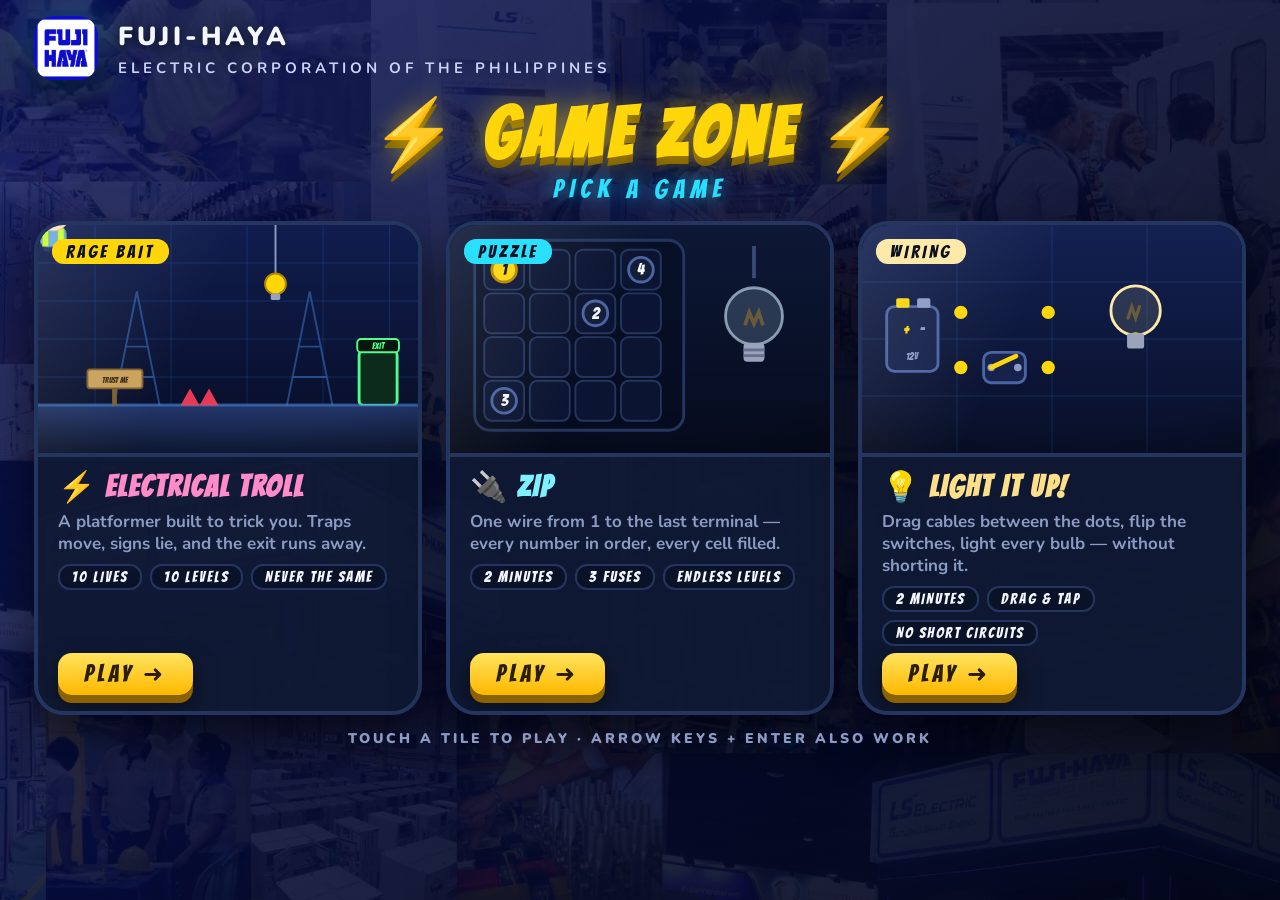
==== index.html @ a4a8166e "Add files via upload" ====
<!DOCTYPE html>
<html lang="en">
<head>
<meta charset="UTF-8">
<meta name="viewport" content="width=device-width, initial-scale=1.0, viewport-fit=cover">
<meta name="apple-mobile-web-app-capable" content="yes">
<meta name="mobile-web-app-capable" content="yes">
<meta name="apple-mobile-web-app-title" content="Fuji-Haya Games">
<meta name="theme-color" content="#070b18">
<title>⚡ Fuji-Haya Game Zone</title>
<link rel="manifest" href="hub-manifest.json">
<link rel="icon" href="electric_troll/images/logo.png">
<link rel="apple-touch-icon" href="electric_troll/images/logo.png">
<link rel="stylesheet" href="hub.css?v=20260924i">
</head>
<body>

<header class="hub-top">
  <div class="brand">
    <img class="brand-logo" src="electric_troll/images/logo.png" alt="Fuji-Haya" width="136" height="136">
    <div class="brand-text">
      <strong>FUJI-HAYA</strong>
      <span>ELECTRIC CORPORATION OF THE PHILIPPINES</span>
    </div>
  </div>
</header>

<main class="hub">
  <h1 class="hub-title">⚡ GAME ZONE ⚡</h1>
  <p class="hub-sub">PICK A GAME</p>

  <div class="tiles">

    <!-- ===================== ELECTRICAL TROLL ===================== -->
    <a class="tile troll" href="electric_troll/index.html">
      <div class="screen">
        <svg viewBox="0 0 400 240" aria-hidden="true">
          <defs>
            <linearGradient id="trollSky" x1="0" y1="0" x2="0" y2="1">
              <stop offset="0" stop-color="#101d4e"/><stop offset="1" stop-color="#070d24"/>
            </linearGradient>
            <linearGradient id="trollGround" x1="0" y1="0" x2="0" y2="1">
              <stop offset="0" stop-color="#22366a"/><stop offset="1" stop-color="#101a38"/>
            </linearGradient>
          </defs>
          <rect width="400" height="240" fill="url(#trollSky)"/>
          <g stroke="#2a63c9" stroke-opacity=".28" stroke-width="1">
            <path d="M0 40h400M0 80h400M0 120h400M0 160h400"/>
            <path d="M60 0v190M140 0v190M220 0v190M300 0v190M370 0v190"/>
          </g>
          <!-- pylons -->
          <g stroke="#3f7fd6" stroke-opacity=".5" stroke-width="2" fill="none">
            <path d="M80 190 L104 70 L128 190 M86 160h36 M92 128h24"/>
            <path d="M262 190 L286 70 L310 190 M268 160h36 M274 128h24"/>
          </g>
          <!-- exit door -->
          <g class="troll-exit">
            <rect x="338" y="132" width="40" height="58" rx="5" fill="#0d2b1a" stroke="#4dff88" stroke-width="3"/>
            <rect x="336" y="120" width="44" height="14" rx="4" fill="#07170f" stroke="#4dff88" stroke-width="2"/>
            <text x="358" y="131" text-anchor="middle" font-size="9" fill="#4dff88" font-family="Bangers, Impact, sans-serif">EXIT</text>
          </g>
          <!-- ground -->
          <rect x="0" y="190" width="400" height="50" fill="url(#trollGround)"/>
          <rect x="0" y="188" width="400" height="3" fill="#4b8ae0" opacity=".6"/>
          <!-- spikes -->
          <path d="M150 190 l10 -18 l10 18 z M170 190 l10 -18 l10 18 z" fill="#ff3d5a" opacity=".9"/>
          <!-- sign -->
          <g>
            <rect x="52" y="152" width="58" height="20" rx="3" fill="#caa15c" stroke="#7d5f2c" stroke-width="2"/>
            <rect x="78" y="172" width="5" height="18" fill="#7d5f2c"/>
            <text x="81" y="166" text-anchor="middle" font-size="8" fill="#3a2a10" font-family="Bangers, Impact, sans-serif">TRUST ME</text>
          </g>
          <!-- falling bulb -->
          <g class="troll-bulb">
            <line x1="250" y1="0" x2="250" y2="52" stroke="#8b9bc4" stroke-width="2"/>
            <circle cx="250" cy="62" r="11" fill="#ffd60a" stroke="#b38600" stroke-width="2"/>
            <rect x="245" y="72" width="10" height="7" rx="2" fill="#9aa3ba"/>
          </g>
          <g class="troll-spark">
            <path d="M244 184l7-12 1 8 7-10-3 12 8-4-12 12z" fill="#ffd60a"/>
          </g>
          <!-- Busby -->
          <g class="troll-busby">
            <g transform="translate(-14,-40) scale(.30)">
              <rect x="66" y="196" width="28" height="30" rx="8" fill="#1d2a6b"/>
              <rect x="106" y="196" width="28" height="30" rx="8" fill="#1d2a6b"/>
              <rect x="54" y="140" width="92" height="70" rx="24" fill="#6aa9e9" stroke="#3f7fc4" stroke-width="3"/>
              <path d="M62 146h22v62H62z M116 146h22v62h-22z" fill="#c6ff3a" stroke="#8fc700" stroke-width="2.5"/>
              <circle cx="100" cy="96" r="58" fill="#ffe3c9" stroke="#e2b896" stroke-width="3"/>
              <path d="M40 80a60 54 0 0 1 120 0z" fill="#fff" stroke="#c5cad3" stroke-width="4"/>
              <rect x="28" y="74" width="144" height="16" rx="8" fill="#fff" stroke="#c5cad3" stroke-width="3"/>
              <rect x="58" y="96" width="36" height="24" rx="8" fill="rgba(200,230,255,.35)" stroke="#1a1a1a" stroke-width="5"/>
              <rect x="106" y="96" width="36" height="24" rx="8" fill="rgba(200,230,255,.35)" stroke="#1a1a1a" stroke-width="5"/>
              <path d="M94 106h12" stroke="#1a1a1a" stroke-width="5"/>
              <circle cx="76" cy="108" r="8" fill="#3b2a1a"/><circle cx="124" cy="108" r="8" fill="#3b2a1a"/>
              <path d="M88 132q12 12 24 0" stroke="#2E2E2E" stroke-width="4" fill="none" stroke-linecap="round"/>
            </g>
          </g>
        </svg>
        <span class="screen-badge">RAGE BAIT</span>
      </div>
      <div class="tile-body">
        <h2>⚡ ELECTRICAL TROLL</h2>
        <p>A platformer built to trick you. Traps move, signs lie, and the exit runs away.</p>
        <div class="chips"><span>10 LIVES</span><span>10 LEVELS</span><span>NEVER THE SAME</span></div>
        <span class="play">PLAY ➜</span>
      </div>
    </a>

    <!-- ===================== ZIP ===================== -->
    <a class="tile zip" href="zip/index.html">
      <div class="screen">
        <svg viewBox="0 0 400 240" aria-hidden="true">
          <defs>
            <linearGradient id="zipBg" x1="0" y1="0" x2="0" y2="1">
              <stop offset="0" stop-color="#0d1836"/><stop offset="1" stop-color="#060b1d"/>
            </linearGradient>
          </defs>
          <rect width="400" height="240" fill="url(#zipBg)"/>
          <!-- board -->
          <g transform="translate(36,26)">
            <rect x="-10" y="-10" width="220" height="200" rx="16" fill="rgba(6,12,32,.6)" stroke="#24365f" stroke-width="3"/>
            <g fill="rgba(12,22,52,.9)" stroke="#24365f" stroke-width="2">
              <rect x="0" y="0" width="42" height="42" rx="8"/><rect x="48" y="0" width="42" height="42" rx="8"/><rect x="96" y="0" width="42" height="42" rx="8"/><rect x="144" y="0" width="42" height="42" rx="8"/>
              <rect x="0" y="46" width="42" height="42" rx="8"/><rect x="48" y="46" width="42" height="42" rx="8"/><rect x="96" y="46" width="42" height="42" rx="8"/><rect x="144" y="46" width="42" height="42" rx="8"/>
              <rect x="0" y="92" width="42" height="42" rx="8"/><rect x="48" y="92" width="42" height="42" rx="8"/><rect x="96" y="92" width="42" height="42" rx="8"/><rect x="144" y="92" width="42" height="42" rx="8"/>
              <rect x="0" y="138" width="42" height="42" rx="8"/><rect x="48" y="138" width="42" height="42" rx="8"/><rect x="96" y="138" width="42" height="42" rx="8"/><rect x="144" y="138" width="42" height="42" rx="8"/>
            </g>
            <!-- the wire drawing itself -->
            <polyline class="zip-wire-glow" points="21,21 21,67 69,67 69,21 117,21 117,67 117,113 69,113 21,113 21,159 69,159 117,159 165,159 165,113 165,67 165,21"
              fill="none" stroke="#29e0ff" stroke-opacity=".4" stroke-width="16" stroke-linecap="round" stroke-linejoin="round"/>
            <polyline class="zip-wire" points="21,21 21,67 69,67 69,21 117,21 117,67 117,113 69,113 21,113 21,159 69,159 117,159 165,159 165,113 165,67 165,21"
              fill="none" stroke="#9ff5ff" stroke-width="7" stroke-linecap="round" stroke-linejoin="round"/>
            <!-- terminals -->
            <g font-family="Bangers, Impact, sans-serif" font-size="17" text-anchor="middle">
              <circle cx="21" cy="21" r="13" fill="#ffd60a" stroke="#b38600" stroke-width="3"/><text x="21" y="27" fill="#0b1020">1</text>
              <circle cx="117" cy="67" r="13" fill="#141d38" stroke="#4b64a3" stroke-width="3"/><text x="117" y="73" fill="#f4f7ff">2</text>
              <circle cx="21" cy="159" r="13" fill="#141d38" stroke="#4b64a3" stroke-width="3"/><text x="21" y="165" fill="#f4f7ff">3</text>
              <circle cx="165" cy="21" r="13" fill="#141d38" stroke="#4b64a3" stroke-width="3"/><text x="165" y="27" fill="#f4f7ff">4</text>
            </g>
          </g>
          <!-- the bulb that lights when the circuit closes -->
          <g class="zip-lamp" transform="translate(320,96)">
            <circle class="zip-halo" cx="0" cy="0" r="46" fill="#ffd166" opacity="0"/>
            <line x1="0" y1="-74" x2="0" y2="-40" stroke="#3a4a78" stroke-width="4"/>
            <circle class="zip-glass" cx="0" cy="0" r="30" fill="rgba(190,225,255,.18)" stroke="rgba(210,235,255,.6)" stroke-width="3"/>
            <path class="zip-filament" d="M-9 8 l4 -12 l5 12 l5 -12 l4 12" fill="none" stroke="#6b5a3a" stroke-width="4" stroke-linecap="round"/>
            <rect x="-11" y="28" width="22" height="20" rx="4" fill="#9aa3ba"/>
            <rect x="-11" y="34" width="22" height="3" fill="#63708f"/><rect x="-11" y="40" width="22" height="3" fill="#63708f"/>
          </g>
        </svg>
        <span class="screen-badge">PUZZLE</span>
      </div>
      <div class="tile-body">
        <h2>🔌 ZIP</h2>
        <p>One wire from 1 to the last terminal — every number in order, every cell filled.</p>
        <div class="chips"><span>2 MINUTES</span><span>3 FUSES</span><span>ENDLESS LEVELS</span></div>
        <span class="play">PLAY ➜</span>
      </div>
    </a>

    <!-- ===================== LIGHT IT UP ===================== -->
    <a class="tile light" href="light_it_up/index.html">
      <div class="screen">
        <svg viewBox="0 0 400 240" aria-hidden="true">
          <defs>
            <linearGradient id="litBg" x1="0" y1="0" x2="0" y2="1">
              <stop offset="0" stop-color="#132152"/><stop offset="1" stop-color="#080f28"/>
            </linearGradient>
          </defs>
          <rect width="400" height="240" fill="url(#litBg)"/>
          <g stroke="#3f7fd6" stroke-opacity=".22" stroke-width="1">
            <path d="M0 60h400M0 120h400M0 180h400M100 0v240M200 0v240M300 0v240"/>
          </g>
          <!-- battery -->
          <g transform="translate(26,86)">
            <rect x="0" y="0" width="54" height="68" rx="8" fill="#16224b" stroke="#4b64a3" stroke-width="3"/>
            <rect x="10" y="-9" width="14" height="10" rx="2" fill="#ffd60a"/>
            <rect x="32" y="-9" width="14" height="10" rx="2" fill="#8b9bc4"/>
            <text x="17" y="30" font-size="20" fill="#ffd60a" font-family="Bangers, Impact, sans-serif">+</text>
            <text x="34" y="30" font-size="20" fill="#8b9bc4" font-family="Bangers, Impact, sans-serif">−</text>
            <text x="27" y="56" font-size="11" fill="#8b9bc4" text-anchor="middle" font-family="Bangers, Impact, sans-serif">12V</text>
          </g>
          <!-- posts -->
          <g fill="#ffd60a">
            <circle cx="104" cy="92" r="7"/><circle cx="104" cy="150" r="7"/>
            <circle cx="196" cy="92" r="7"/><circle cx="196" cy="150" r="7"/>
            <circle cx="288" cy="120" r="7"/>
          </g>
          <!-- cable being dragged into place -->
          <path class="lit-cable" d="M104 92 H196" fill="none" stroke="#ffd60a" stroke-width="7" stroke-linecap="round"/>
          <path class="lit-cable lit-cable2" d="M196 150 H288 V127" fill="none" stroke="#ffd60a" stroke-width="7" stroke-linecap="round"/>
          <circle class="lit-finger" cx="104" cy="92" r="9" fill="none" stroke="#fff" stroke-width="3" opacity="0"/>
          <!-- switch -->
          <g transform="translate(150,150)">
            <rect x="-22" y="-16" width="44" height="32" rx="8" fill="#16224b" stroke="#4b64a3" stroke-width="3"/>
            <circle cx="-14" cy="0" r="4" fill="#8b9bc4"/><circle cx="14" cy="0" r="4" fill="#8b9bc4"/>
            <line class="lit-switch" x1="-14" y1="0" x2="12" y2="-12" stroke="#ffd60a" stroke-width="5" stroke-linecap="round"/>
          </g>
          <!-- bulb -->
          <g class="lit-lamp" transform="translate(288,120)">
            <circle class="lit-halo" cx="0" cy="-30" r="44" fill="#ffd166" opacity="0"/>
            <circle class="lit-glass" cx="0" cy="-30" r="26" fill="rgba(255,240,190,.12)" stroke="#ffe9a8" stroke-width="3"/>
            <path class="lit-filament" d="M-8 -22 l4 -12 l4 12 l4 -12" fill="none" stroke="#6b5a3a" stroke-width="3.5" stroke-linecap="round"/>
            <rect x="-9" y="-6" width="18" height="16" rx="3" fill="#9aa3ba"/>
            <g class="lit-rays" stroke="#ffe9a8" stroke-width="4" stroke-linecap="round" opacity="0">
              <path d="M0 -74v-12M34 -64l9-8M-34 -64l-9-8M46 -30h12M-46 -30h-12"/>
            </g>
          </g>
        </svg>
        <span class="screen-badge">WIRING</span>
      </div>
      <div class="tile-body">
        <h2>💡 LIGHT IT UP!</h2>
        <p>Drag cables between the dots, flip the switches, light every bulb — without shorting it.</p>
        <div class="chips"><span>2 MINUTES</span><span>DRAG &amp; TAP</span><span>NO SHORT CIRCUITS</span></div>
        <span class="play">PLAY ➜</span>
      </div>
    </a>

  </div>

  <p class="hub-foot">TOUCH A TILE TO PLAY · ARROW KEYS + ENTER ALSO WORK</p>
</main>

<script>
/* arrow keys / TV remote: move between tiles, Enter opens the focused one */
(function () {
  const tiles = [...document.querySelectorAll('.tile')];
  tiles.forEach((t, i) => { t.tabIndex = 0; t.style.setProperty('--i', i); });
  document.addEventListener('keydown', e => {
    const k = e.key;
    if (!/^Arrow(Left|Right|Up|Down)$/.test(k)) return;
    e.preventDefault();
    const at = tiles.indexOf(document.activeElement);
    const step = (k === 'ArrowRight' || k === 'ArrowDown') ? 1 : -1;
    const next = at < 0 ? 0 : (at + step + tiles.length) % tiles.length;
    tiles[next].focus();
  });
  /* offline: the hub keeps its own small cache; each game caches itself */
  if ('serviceWorker' in navigator && /^https?:$/.test(location.protocol)) {
    window.addEventListener('load', async () => {
      try {
        const here = new URL('./', location.href).href;
        for (const r of await navigator.serviceWorker.getRegistrations())
          if (r.scope === here && !/hub-sw\.js$/.test(r.active && r.active.scriptURL || '')) await r.unregister();
        await navigator.serviceWorker.register('hub-sw.js', { updateViaCache: 'none' });
      } catch (e) { /* offline support is a bonus, never a blocker */ }
    });
  }
})();
</script>
</body>
</html>
---- hub.css ----
/* ⚡ FUJI-HAYA GAME ZONE — the landing page that picks one of the three games.
   Same palette and self-hosted fonts as the games, so it works offline too. */

@font-face { font-family: 'Bangers'; font-style: normal; font-weight: 400; font-display: swap; src: url('electric_troll/fonts/bangers-latin.woff2') format('woff2'); }
@font-face { font-family: 'Nunito'; font-style: normal; font-weight: 700 900; font-display: swap; src: url('electric_troll/fonts/nunito-latin.woff2') format('woff2'); }

:root {
  --bg: #070b18;
  --panel: rgba(16, 26, 51, 0.92);
  --line: #24365f;
  --yellow: #ffd60a;
  --cyan: #29e0ff;
  --magenta: #ff2fa0;
  --green: #4dff88;
  --red: #ff3d5a;
  --text: #f4f7ff;
  --muted: #8b9bc4;
  --font-display: 'Bangers', Impact, 'Arial Black', sans-serif;
  --font-body: 'Nunito', 'Segoe UI', Arial, sans-serif;
}

* { box-sizing: border-box; -webkit-tap-highlight-color: transparent; }
html, body {
  margin: 0; padding: 0; min-height: 100%;
  background:
    linear-gradient(135deg, rgba(8, 18, 92, .82) 0%, rgba(5, 10, 48, .88) 55%, rgba(3, 6, 24, .94) 100%),
    url('electric_troll/images/cover.jpg') center / cover no-repeat fixed;
  color: var(--text); font-family: var(--font-body);
  overscroll-behavior: none;
}

/* ---------- header ---------- */
.hub-top { padding: 16px 34px 0; }
.brand { display: flex; align-items: center; gap: 20px; }
.brand-logo {
  width: 80px; height: 80px; border-radius: 20px; background: #fff;
  box-shadow: 0 18px 40px rgba(0,0,0,.55), 0 0 40px rgba(41,224,255,.28);
  animation: brandFloat 4.5s ease-in-out infinite;
}
@keyframes brandFloat {
  0%, 100% { transform: translateY(0) rotate(-1deg); }
  50%      { transform: translateY(-12px) rotate(1deg); }
}
.brand-text { display: flex; flex-direction: column; gap: 4px; }
.brand-text strong { font-weight: 900; font-size: 34px; letter-spacing: 4px; text-shadow: 0 2px 10px rgba(0,0,0,.6); }
.brand-text span { font-weight: 700; font-size: 15px; letter-spacing: 4px; color: #c9d3f5; }

/* ---------- headings ---------- */
.hub { padding: 6px 34px 22px; max-width: 1900px; margin: 0 auto; }
/* on short screens the previews give up height first, so the three tiles still fit */
@media (orientation: landscape) and (max-height: 900px) {
  .screen { aspect-ratio: 2.7 / 1; }
  .hub-title { font-size: clamp(38px, 4.4vw, 74px); }
  .hub-sub { font-size: clamp(18px, 1.7vw, 30px); margin-bottom: 12px; }
  .tile-body p { font-size: 15px; }
  .tile-body { padding: 10px 18px 14px; gap: 6px; }
  .hub-foot { margin-top: 10px; }
  .tile-body h2 { font-size: clamp(26px, 1.9vw, 34px); }
  .brand-logo { width: 64px; height: 64px; }
  .brand-text strong { font-size: 26px; }
}
@media (orientation: landscape) and (max-height: 700px) {
  .screen { aspect-ratio: 3.1 / 1; }
  .chips { display: none; }
}
.hub-title {
  font-family: var(--font-display); font-size: clamp(44px, 5.4vw, 96px); letter-spacing: 6px;
  color: var(--yellow); text-align: center; margin: 8px 0 0;
  text-shadow: 0 0 26px rgba(255,214,10,.55), 0 8px 0 #7a5c00;
}
.hub-sub {
  font-family: var(--font-display); font-size: clamp(20px, 2vw, 36px); letter-spacing: 6px;
  color: var(--cyan); text-align: center; margin: 0 0 18px; text-shadow: 0 0 16px rgba(41,224,255,.6);
}
.hub-foot { text-align: center; color: var(--muted); font-weight: 900; letter-spacing: 3px; font-size: 14px; margin: 14px 0 0; }

/* ---------- tiles ---------- */
.tiles { display: grid; grid-template-columns: repeat(auto-fit, minmax(320px, 1fr)); gap: 24px; }
.tile {
  display: flex; flex-direction: column; text-decoration: none; color: inherit;
  background: var(--panel); border: 4px solid var(--line); border-radius: 30px; overflow: hidden;
  box-shadow: 0 22px 50px rgba(0,0,0,.55);
  transition: transform .18s ease, box-shadow .18s ease, border-color .18s ease;
  animation: tileIn .5s ease-out backwards; animation-delay: calc(var(--i, 0) * .09s);
}
@keyframes tileIn { from { opacity: 0; transform: translateY(26px); } to { opacity: 1; transform: none; } }
.tile:hover, .tile:focus-visible { transform: translateY(-8px); outline: none; }
.tile.troll:hover, .tile.troll:focus-visible { border-color: var(--magenta); box-shadow: 0 26px 60px rgba(0,0,0,.6), 0 0 44px rgba(255,47,160,.35); }
.tile.zip:hover, .tile.zip:focus-visible { border-color: var(--cyan); box-shadow: 0 26px 60px rgba(0,0,0,.6), 0 0 44px rgba(41,224,255,.35); }
.tile.light:hover, .tile.light:focus-visible { border-color: var(--yellow); box-shadow: 0 26px 60px rgba(0,0,0,.6), 0 0 44px rgba(255,214,10,.35); }
.tile:active { transform: translateY(-2px) scale(.99); }

/* the moving preview */
.screen { position: relative; aspect-ratio: 1.9 / 1; background: #060b1d; border-bottom: 4px solid var(--line); }
.screen svg { display: block; width: 100%; height: 100%; }
.screen::after {                                   /* a glass sheen so it reads as a screen */
  content: ''; position: absolute; inset: 0; pointer-events: none;
  background: linear-gradient(115deg, rgba(255,255,255,.10) 0%, rgba(255,255,255,0) 42%),
              radial-gradient(120% 90% at 50% 40%, rgba(0,0,0,0) 55%, rgba(0,0,0,.45) 100%);
}
.screen-badge {
  position: absolute; left: 14px; top: 14px; z-index: 2;
  font-family: var(--font-display); font-size: 18px; letter-spacing: 3px; color: #0b1020;
  background: var(--yellow); padding: 3px 14px; border-radius: 12px;
}
.tile.zip .screen-badge { background: var(--cyan); }
.tile.light .screen-badge { background: #ffe9a8; }

.tile-body { padding: 12px 20px 16px; display: flex; flex-direction: column; gap: 7px; flex: 1; }
.tile-body h2 { font-family: var(--font-display); font-size: clamp(30px, 2.1vw, 40px); letter-spacing: 2px; margin: 0; color: var(--text); white-space: nowrap; }
.tile.troll h2 { color: #ff8bc8; }
.tile.zip h2 { color: #7ff0ff; }
.tile.light h2 { color: #ffe08a; }
.tile-body p { margin: 0; font-size: 17px; font-weight: 700; line-height: 1.3; color: var(--muted); }
.chips { display: flex; flex-wrap: wrap; gap: 8px; margin-top: 2px; }
.chips span {
  font-family: var(--font-display); font-size: 15px; letter-spacing: 2px; color: var(--text);
  border: 2px solid var(--line); background: rgba(8,14,34,.6); border-radius: 12px; padding: 3px 12px;
}
.play {
  margin-top: auto; align-self: flex-start;
  font-family: var(--font-display); font-size: 24px; letter-spacing: 4px; color: #2b1d00;
  background: linear-gradient(180deg, #ffe45e, #ffb800); padding: 7px 26px; border-radius: 14px;
  box-shadow: 0 8px 0 #8a6200, 0 12px 24px rgba(0,0,0,.5);
  transition: transform .15s ease, box-shadow .15s ease;
}
.tile:hover .play, .tile:focus-visible .play { transform: translateY(-2px); box-shadow: 0 10px 0 #8a6200, 0 16px 30px rgba(0,0,0,.55); }

/* ================= preview animations ================= */

/* --- Electrical Troll: Busby runs, hops, and a bulb drops behind him --- */
.troll-busby { animation: busbyRun 6s linear infinite; }
@keyframes busbyRun {
  0%   { transform: translate(24px, 190px); }
  38%  { transform: translate(150px, 190px); }
  44%  { transform: translate(178px, 150px); }
  50%  { transform: translate(206px, 190px); }
  92%  { transform: translate(330px, 190px); }
  93%  { transform: translate(330px, 190px); opacity: 1; }
  97%  { opacity: 0; }
  98%  { transform: translate(24px, 190px); opacity: 0; }
  100% { transform: translate(24px, 190px); opacity: 1; }
}
.troll-bulb { animation: bulbDrop 6s ease-in infinite; }
@keyframes bulbDrop {
  0%, 52%   { transform: translateY(0); opacity: 1; }
  62%       { transform: translateY(118px); opacity: 1; }
  64%, 100% { transform: translateY(118px); opacity: 0; }
}
.troll-spark { opacity: 0; animation: bulbSpark 6s ease-out infinite; }
@keyframes bulbSpark {
  0%, 61% { opacity: 0; transform: scale(.4); }
  64%     { opacity: 1; transform: scale(1.5); }
  72%     { opacity: 0; transform: scale(2); }
  100%    { opacity: 0; }
}
.troll-exit { animation: exitGlow 1.8s ease-in-out infinite; transform-origin: 358px 160px; }
@keyframes exitGlow { 0%, 100% { filter: drop-shadow(0 0 4px rgba(77,255,136,.6)); } 50% { filter: drop-shadow(0 0 16px rgba(77,255,136,1)); } }

/* --- Zip: the wire draws itself through the grid, then the bulb lights --- */
.zip-wire, .zip-wire-glow { stroke-dasharray: 900; stroke-dashoffset: 900; animation: zipDraw 6s ease-in-out infinite; }
.zip-wire-glow { animation-name: zipDrawGlow; }
@keyframes zipDraw {
  0%   { stroke-dashoffset: 900; }
  55%  { stroke-dashoffset: 0; }
  88%  { stroke-dashoffset: 0; stroke: #bfffd4; }
  92%  { stroke-dashoffset: 0; stroke: #9ff5ff; }
  100% { stroke-dashoffset: 900; }
}
@keyframes zipDrawGlow {
  0%   { stroke-dashoffset: 900; }
  55%  { stroke-dashoffset: 0; }
  100% { stroke-dashoffset: 0; opacity: 0; }
}
.zip-halo { animation: zipHalo 6s ease-in-out infinite; }
@keyframes zipHalo { 0%, 56% { opacity: 0; } 66% { opacity: .55; } 88% { opacity: .5; } 100% { opacity: 0; } }
.zip-glass { animation: zipGlass 6s ease-in-out infinite; }
@keyframes zipGlass {
  0%, 56% { fill: rgba(190,225,255,.18); }
  66%     { fill: rgba(255,240,190,.75); }
  88%     { fill: rgba(255,240,190,.6); }
  100%    { fill: rgba(190,225,255,.18); }
}
.zip-filament { animation: zipFil 6s ease-in-out infinite; }
@keyframes zipFil {
  0%, 56% { stroke: #6b5a3a; filter: none; }
  66%     { stroke: #fff3c4; filter: drop-shadow(0 0 8px #ffd166); }
  88%     { stroke: #ffe08a; filter: drop-shadow(0 0 6px #ffd166); }
  100%    { stroke: #6b5a3a; filter: none; }
}

/* --- Light It Up: a cable is dragged in, the switch flips, the bulb blazes --- */
.lit-cable { stroke-dasharray: 200; stroke-dashoffset: 200; animation: litCable 6s ease-in-out infinite; }
.lit-cable2 { animation-name: litCable2; }
@keyframes litCable {
  0%   { stroke-dashoffset: 200; }
  22%  { stroke-dashoffset: 0; }
  92%  { stroke-dashoffset: 0; }
  100% { stroke-dashoffset: 200; }
}
@keyframes litCable2 {
  0%, 24% { stroke-dashoffset: 200; }
  46%     { stroke-dashoffset: 0; }
  92%     { stroke-dashoffset: 0; }
  100%    { stroke-dashoffset: 200; }
}
.lit-finger { animation: litFinger 6s ease-in-out infinite; }
@keyframes litFinger {
  0%      { opacity: 0; transform: translate(0,0) scale(1); }
  4%      { opacity: .9; }
  22%     { opacity: .9; transform: translate(92px,0) scale(1); }
  26%     { opacity: 0; transform: translate(92px,0) scale(1.6); }
  28%     { opacity: 0; transform: translate(92px,58px); }
  32%     { opacity: .9; transform: translate(92px,58px); }
  46%     { opacity: .9; transform: translate(184px,58px); }
  50%     { opacity: 0; transform: translate(184px,58px) scale(1.6); }
  100%    { opacity: 0; }
}
.lit-switch { transform-origin: -14px 0; animation: litSwitch 6s ease-in-out infinite; }
@keyframes litSwitch {
  0%, 52% { transform: rotate(0deg); }
  58%     { transform: rotate(25deg); stroke: #4dff88; }
  92%     { transform: rotate(25deg); stroke: #4dff88; }
  100%    { transform: rotate(0deg); stroke: #ffd60a; }
}
.lit-halo { animation: litHalo 6s ease-in-out infinite; }
@keyframes litHalo { 0%, 58% { opacity: 0; } 68% { opacity: .6; } 90% { opacity: .5; } 100% { opacity: 0; } }
.lit-glass { animation: litGlass 6s ease-in-out infinite; }
@keyframes litGlass {
  0%, 58% { fill: rgba(255,240,190,.12); }
  68%     { fill: rgba(255,240,190,.8); }
  90%     { fill: rgba(255,240,190,.65); }
  100%    { fill: rgba(255,240,190,.12); }
}
.lit-filament { animation: litFil 6s ease-in-out infinite; }
@keyframes litFil {
  0%, 58% { stroke: #6b5a3a; filter: none; }
  68%     { stroke: #fff6d8; filter: drop-shadow(0 0 8px #ffd166); }
  90%     { stroke: #ffe08a; }
  100%    { stroke: #6b5a3a; filter: none; }
}
.lit-rays { animation: litRays 6s ease-in-out infinite; transform-origin: 0 -30px; }
@keyframes litRays {
  0%, 58% { opacity: 0; transform: scale(.7); }
  70%     { opacity: .85; transform: scale(1); }
  90%     { opacity: .5; transform: scale(1.04); }
  100%    { opacity: 0; transform: scale(.7); }
}

@media (prefers-reduced-motion: reduce) {
  .brand-logo, .tile, .troll-busby, .troll-bulb, .troll-spark, .troll-exit,
  .zip-wire, .zip-wire-glow, .zip-halo, .zip-glass, .zip-filament,
  .lit-cable, .lit-finger, .lit-switch, .lit-halo, .lit-glass, .lit-filament, .lit-rays { animation: none; }
  .zip-wire, .zip-wire-glow, .lit-cable { stroke-dashoffset: 0; }
}

/* ---------- small screens ---------- */
@media (max-width: 760px) {
  .screen { aspect-ratio: 1.9 / 1; }
  .hub-title { font-size: clamp(38px, 11vw, 64px); }
  .hub-sub { font-size: 20px; letter-spacing: 4px; }
  .tile-body h2 { font-size: 30px; white-space: normal; }
  .hub, .hub-top { padding-left: 18px; padding-right: 18px; }
  .brand-logo { width: 74px; height: 74px; }
  .brand-text strong { font-size: 26px; }
  .brand-text span { font-size: 12px; letter-spacing: 2px; }
  .tiles { grid-template-columns: 1fr; gap: 22px; }
  .tile-body h2 { font-size: 38px; }
  .tile-body p { font-size: 17px; }
}


/* ==== PORTRAIT — tiles become wide rows: preview on the left, words on the right ==== */
@media (orientation: portrait) {
  .hub-top { padding: 18px 30px 0; }
  .brand-logo { width: 88px; height: 88px; border-radius: 22px; }
  .brand-text strong { font-size: 40px; }
  .brand-text span { font-size: 17px; }
  .hub { padding: 10px 30px 30px; }
  .hub-title { font-size: clamp(48px, 7.4vw, 104px); margin-top: 8px; }
  .hub-sub { font-size: clamp(20px, 2.8vw, 40px); margin-bottom: 18px; }
  .hub-foot { font-size: clamp(14px, 1.8vw, 24px); margin-top: 24px; }

  .tiles { grid-template-columns: 1fr; gap: 20px; }
  .tile { flex-direction: row; align-items: stretch; }
  .screen {
    flex: 0 0 40%; width: 40%; align-self: stretch; aspect-ratio: auto; min-height: 150px;
    border-bottom: 0; border-right: 4px solid var(--line);
  }
  .tile-body { justify-content: center; padding: 16px 24px; gap: 8px; }
  .tile-body h2 { font-size: clamp(28px, 3.6vw, 48px); white-space: normal; }
  .tile-body p { font-size: clamp(15px, 1.9vw, 24px); }
  .chips span { font-size: clamp(14px, 1.7vw, 22px); }
  .play { font-size: clamp(22px, 2.4vw, 32px); padding: 8px 28px; margin-top: 6px; }
}

/* narrow phones in portrait: keep the rows, just compact — all three tiles stay on one screen */
@media (orientation: portrait) and (max-width: 620px) {
  .hub-top { padding: 12px 14px 0; }
  .hub { padding: 4px 14px 16px; }
  .brand-logo { width: 58px; height: 58px; border-radius: 16px; }
  .brand-text strong { font-size: 22px; letter-spacing: 3px; }
  .brand-text span { font-size: 10px; letter-spacing: 2px; }
  .hub-title { font-size: 44px; margin-top: 6px; }
  .hub-sub { font-size: 18px; margin-bottom: 12px; letter-spacing: 4px; }
  .hub-foot { font-size: 11px; letter-spacing: 2px; margin-top: 12px; }

  .tiles { gap: 14px; }
  .tile { border-width: 3px; border-radius: 22px; }
  .screen { flex: 0 0 38%; width: 38%; min-height: 120px; border-right-width: 3px; }
  .screen-badge { font-size: 12px; padding: 2px 9px; left: 8px; top: 8px; }
  .tile-body { padding: 10px 14px; gap: 5px; }
  .tile-body h2 { font-size: 26px; letter-spacing: 1px; }
  .tile-body p { font-size: 13px; line-height: 1.25; }
  .chips { gap: 5px; }
  .chips span { font-size: 11px; padding: 2px 8px; border-width: 2px; }
  .play { font-size: 19px; padding: 6px 18px; border-radius: 12px; box-shadow: 0 5px 0 #8a6200, 0 8px 16px rgba(0,0,0,.5); margin-top: 4px; }
}

/* very small phones: the chips go, the tiles stay readable */
@media (orientation: portrait) and (max-width: 400px) {
  .chips { display: none; }
  .tile-body h2 { font-size: 23px; }
}
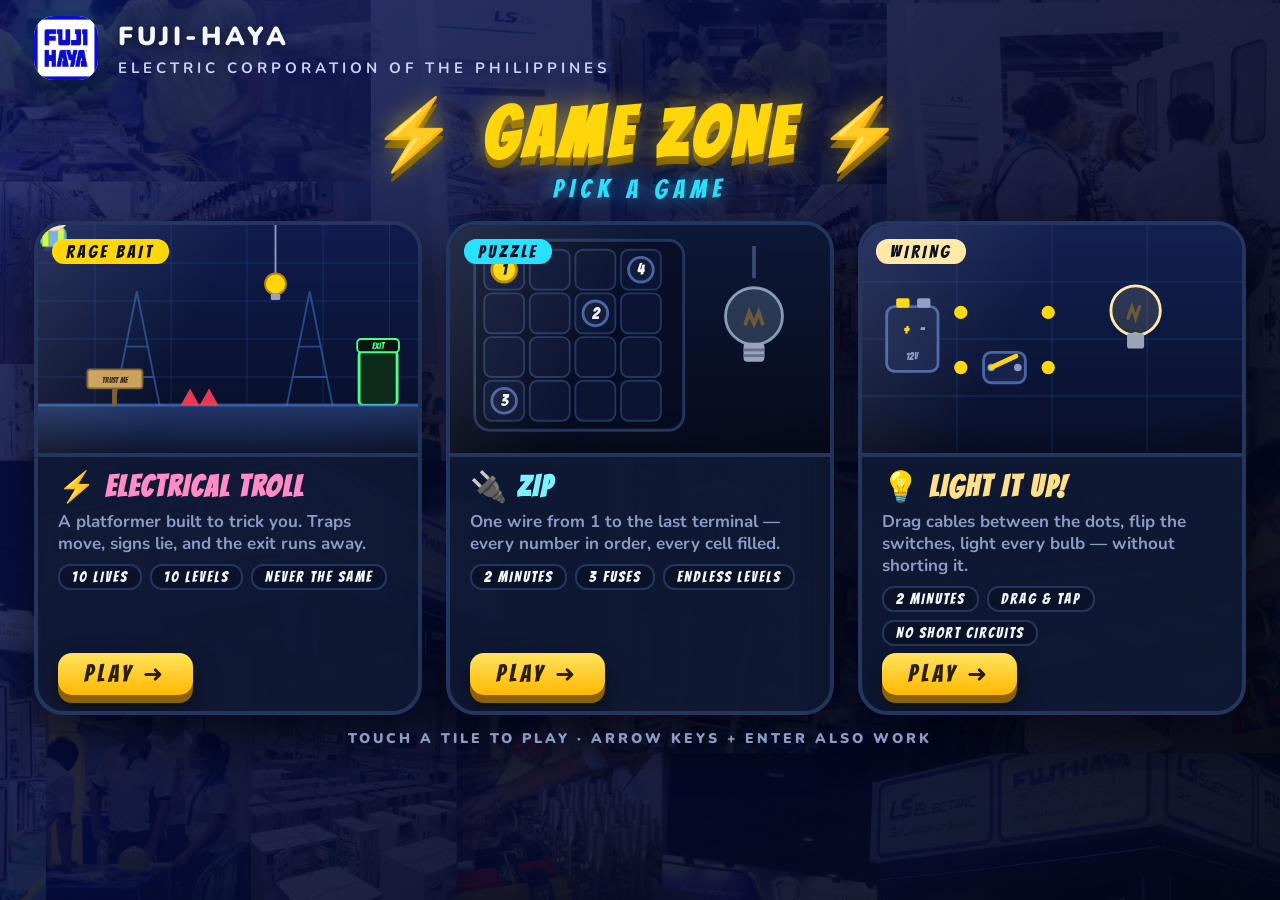
==== commit 24bb8691: "Add files via upload" ====
--- a/index.html
+++ b/index.html
@@ -237,14 +237,16 @@
     const next = at < 0 ? 0 : (at + step + tiles.length) % tiles.length;
     tiles[next].focus();
   });
-  /* offline: the hub keeps its own small cache; each game caches itself */
+  /* offline: ONE worker for the whole site (sw.js at the site root) saves the hub and every game,
+     so all of them open with no connection. Older per-game workers inside this site are retired;
+     workers of other sites on the same domain (e.g. other GitHub Pages projects) are left alone. */
   if ('serviceWorker' in navigator && /^https?:$/.test(location.protocol)) {
     window.addEventListener('load', async () => {
       try {
-        const here = new URL('./', location.href).href;
+        const root = new URL('./', location.href).href;
         for (const r of await navigator.serviceWorker.getRegistrations())
-          if (r.scope === here && !/hub-sw\.js$/.test(r.active && r.active.scriptURL || '')) await r.unregister();
-        await navigator.serviceWorker.register('hub-sw.js', { updateViaCache: 'none' });
+          if (r.scope.startsWith(root) && r.scope !== root) await r.unregister();
+        await navigator.serviceWorker.register(root + 'sw.js', { scope: root, updateViaCache: 'none' });
       } catch (e) { /* offline support is a bonus, never a blocker */ }
     });
   }
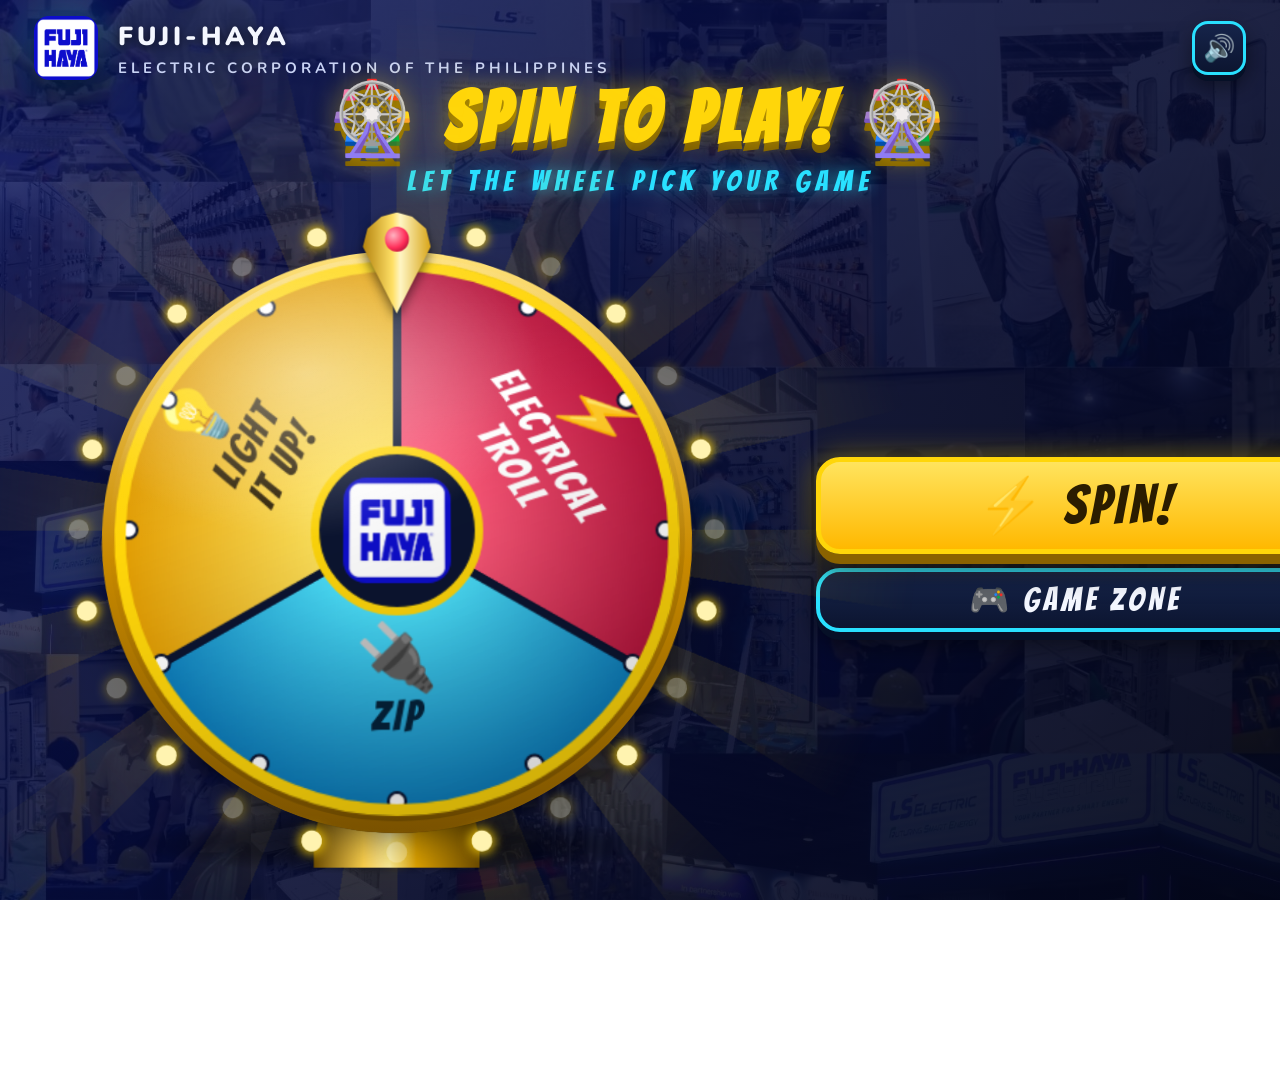
==== commit 580ce098: "Add files via upload" ====
--- a/index.html
+++ b/index.html
@@ -7,13 +7,16 @@
 <meta name="mobile-web-app-capable" content="yes">
 <meta name="apple-mobile-web-app-title" content="Fuji-Haya Games">
 <meta name="theme-color" content="#070b18">
-<title>⚡ Fuji-Haya Game Zone</title>
+<title>🎡 Fuji-Haya Game Spin</title>
 <link rel="manifest" href="hub-manifest.json">
 <link rel="icon" href="electric_troll/images/logo.png">
 <link rel="apple-touch-icon" href="electric_troll/images/logo.png">
-<link rel="stylesheet" href="hub.css?v=20260924i">
+<script src="sound-settings.js?v=20261001a"></script>
+<script src="fh-music.js?v=20261001b"></script>
+<link rel="stylesheet" href="hub.css?v=20261001e">
+<link rel="stylesheet" href="roulette.css?v=20261001l">
 </head>
-<body>
+<body class="spin-page">
 
 <header class="hub-top">
   <div class="brand">
@@ -23,221 +26,313 @@
       <span>ELECTRIC CORPORATION OF THE PHILIPPINES</span>
     </div>
   </div>
+  <button class="sound-btn" id="sound-btn" aria-label="Sound on / off">🔊</button>
 </header>
 
-<main class="hub">
-  <h1 class="hub-title">⚡ GAME ZONE ⚡</h1>
-  <p class="hub-sub">PICK A GAME</p>
-
-  <div class="tiles">
-
-    <!-- ===================== ELECTRICAL TROLL ===================== -->
-    <a class="tile troll" href="electric_troll/index.html">
-      <div class="screen">
-        <svg viewBox="0 0 400 240" aria-hidden="true">
-          <defs>
-            <linearGradient id="trollSky" x1="0" y1="0" x2="0" y2="1">
-              <stop offset="0" stop-color="#101d4e"/><stop offset="1" stop-color="#070d24"/>
-            </linearGradient>
-            <linearGradient id="trollGround" x1="0" y1="0" x2="0" y2="1">
-              <stop offset="0" stop-color="#22366a"/><stop offset="1" stop-color="#101a38"/>
-            </linearGradient>
-          </defs>
-          <rect width="400" height="240" fill="url(#trollSky)"/>
-          <g stroke="#2a63c9" stroke-opacity=".28" stroke-width="1">
-            <path d="M0 40h400M0 80h400M0 120h400M0 160h400"/>
-            <path d="M60 0v190M140 0v190M220 0v190M300 0v190M370 0v190"/>
-          </g>
-          <!-- pylons -->
-          <g stroke="#3f7fd6" stroke-opacity=".5" stroke-width="2" fill="none">
-            <path d="M80 190 L104 70 L128 190 M86 160h36 M92 128h24"/>
-            <path d="M262 190 L286 70 L310 190 M268 160h36 M274 128h24"/>
-          </g>
-          <!-- exit door -->
-          <g class="troll-exit">
-            <rect x="338" y="132" width="40" height="58" rx="5" fill="#0d2b1a" stroke="#4dff88" stroke-width="3"/>
-            <rect x="336" y="120" width="44" height="14" rx="4" fill="#07170f" stroke="#4dff88" stroke-width="2"/>
-            <text x="358" y="131" text-anchor="middle" font-size="9" fill="#4dff88" font-family="Bangers, Impact, sans-serif">EXIT</text>
-          </g>
-          <!-- ground -->
-          <rect x="0" y="190" width="400" height="50" fill="url(#trollGround)"/>
-          <rect x="0" y="188" width="400" height="3" fill="#4b8ae0" opacity=".6"/>
-          <!-- spikes -->
-          <path d="M150 190 l10 -18 l10 18 z M170 190 l10 -18 l10 18 z" fill="#ff3d5a" opacity=".9"/>
-          <!-- sign -->
-          <g>
-            <rect x="52" y="152" width="58" height="20" rx="3" fill="#caa15c" stroke="#7d5f2c" stroke-width="2"/>
-            <rect x="78" y="172" width="5" height="18" fill="#7d5f2c"/>
-            <text x="81" y="166" text-anchor="middle" font-size="8" fill="#3a2a10" font-family="Bangers, Impact, sans-serif">TRUST ME</text>
-          </g>
-          <!-- falling bulb -->
-          <g class="troll-bulb">
-            <line x1="250" y1="0" x2="250" y2="52" stroke="#8b9bc4" stroke-width="2"/>
-            <circle cx="250" cy="62" r="11" fill="#ffd60a" stroke="#b38600" stroke-width="2"/>
-            <rect x="245" y="72" width="10" height="7" rx="2" fill="#9aa3ba"/>
-          </g>
-          <g class="troll-spark">
-            <path d="M244 184l7-12 1 8 7-10-3 12 8-4-12 12z" fill="#ffd60a"/>
-          </g>
-          <!-- Busby -->
-          <g class="troll-busby">
-            <g transform="translate(-14,-40) scale(.30)">
-              <rect x="66" y="196" width="28" height="30" rx="8" fill="#1d2a6b"/>
-              <rect x="106" y="196" width="28" height="30" rx="8" fill="#1d2a6b"/>
-              <rect x="54" y="140" width="92" height="70" rx="24" fill="#6aa9e9" stroke="#3f7fc4" stroke-width="3"/>
-              <path d="M62 146h22v62H62z M116 146h22v62h-22z" fill="#c6ff3a" stroke="#8fc700" stroke-width="2.5"/>
-              <circle cx="100" cy="96" r="58" fill="#ffe3c9" stroke="#e2b896" stroke-width="3"/>
-              <path d="M40 80a60 54 0 0 1 120 0z" fill="#fff" stroke="#c5cad3" stroke-width="4"/>
-              <rect x="28" y="74" width="144" height="16" rx="8" fill="#fff" stroke="#c5cad3" stroke-width="3"/>
-              <rect x="58" y="96" width="36" height="24" rx="8" fill="rgba(200,230,255,.35)" stroke="#1a1a1a" stroke-width="5"/>
-              <rect x="106" y="96" width="36" height="24" rx="8" fill="rgba(200,230,255,.35)" stroke="#1a1a1a" stroke-width="5"/>
-              <path d="M94 106h12" stroke="#1a1a1a" stroke-width="5"/>
-              <circle cx="76" cy="108" r="8" fill="#3b2a1a"/><circle cx="124" cy="108" r="8" fill="#3b2a1a"/>
-              <path d="M88 132q12 12 24 0" stroke="#2E2E2E" stroke-width="4" fill="none" stroke-linecap="round"/>
-            </g>
-          </g>
-        </svg>
-        <span class="screen-badge">RAGE BAIT</span>
-      </div>
-      <div class="tile-body">
-        <h2>⚡ ELECTRICAL TROLL</h2>
-        <p>A platformer built to trick you. Traps move, signs lie, and the exit runs away.</p>
-        <div class="chips"><span>10 LIVES</span><span>10 LEVELS</span><span>NEVER THE SAME</span></div>
-        <span class="play">PLAY ➜</span>
-      </div>
-    </a>
-
-    <!-- ===================== ZIP ===================== -->
-    <a class="tile zip" href="zip/index.html">
-      <div class="screen">
-        <svg viewBox="0 0 400 240" aria-hidden="true">
-          <defs>
-            <linearGradient id="zipBg" x1="0" y1="0" x2="0" y2="1">
-              <stop offset="0" stop-color="#0d1836"/><stop offset="1" stop-color="#060b1d"/>
-            </linearGradient>
-          </defs>
-          <rect width="400" height="240" fill="url(#zipBg)"/>
-          <!-- board -->
-          <g transform="translate(36,26)">
-            <rect x="-10" y="-10" width="220" height="200" rx="16" fill="rgba(6,12,32,.6)" stroke="#24365f" stroke-width="3"/>
-            <g fill="rgba(12,22,52,.9)" stroke="#24365f" stroke-width="2">
-              <rect x="0" y="0" width="42" height="42" rx="8"/><rect x="48" y="0" width="42" height="42" rx="8"/><rect x="96" y="0" width="42" height="42" rx="8"/><rect x="144" y="0" width="42" height="42" rx="8"/>
-              <rect x="0" y="46" width="42" height="42" rx="8"/><rect x="48" y="46" width="42" height="42" rx="8"/><rect x="96" y="46" width="42" height="42" rx="8"/><rect x="144" y="46" width="42" height="42" rx="8"/>
-              <rect x="0" y="92" width="42" height="42" rx="8"/><rect x="48" y="92" width="42" height="42" rx="8"/><rect x="96" y="92" width="42" height="42" rx="8"/><rect x="144" y="92" width="42" height="42" rx="8"/>
-              <rect x="0" y="138" width="42" height="42" rx="8"/><rect x="48" y="138" width="42" height="42" rx="8"/><rect x="96" y="138" width="42" height="42" rx="8"/><rect x="144" y="138" width="42" height="42" rx="8"/>
-            </g>
-            <!-- the wire drawing itself -->
-            <polyline class="zip-wire-glow" points="21,21 21,67 69,67 69,21 117,21 117,67 117,113 69,113 21,113 21,159 69,159 117,159 165,159 165,113 165,67 165,21"
-              fill="none" stroke="#29e0ff" stroke-opacity=".4" stroke-width="16" stroke-linecap="round" stroke-linejoin="round"/>
-            <polyline class="zip-wire" points="21,21 21,67 69,67 69,21 117,21 117,67 117,113 69,113 21,113 21,159 69,159 117,159 165,159 165,113 165,67 165,21"
-              fill="none" stroke="#9ff5ff" stroke-width="7" stroke-linecap="round" stroke-linejoin="round"/>
-            <!-- terminals -->
-            <g font-family="Bangers, Impact, sans-serif" font-size="17" text-anchor="middle">
-              <circle cx="21" cy="21" r="13" fill="#ffd60a" stroke="#b38600" stroke-width="3"/><text x="21" y="27" fill="#0b1020">1</text>
-              <circle cx="117" cy="67" r="13" fill="#141d38" stroke="#4b64a3" stroke-width="3"/><text x="117" y="73" fill="#f4f7ff">2</text>
-              <circle cx="21" cy="159" r="13" fill="#141d38" stroke="#4b64a3" stroke-width="3"/><text x="21" y="165" fill="#f4f7ff">3</text>
-              <circle cx="165" cy="21" r="13" fill="#141d38" stroke="#4b64a3" stroke-width="3"/><text x="165" y="27" fill="#f4f7ff">4</text>
-            </g>
-          </g>
-          <!-- the bulb that lights when the circuit closes -->
-          <g class="zip-lamp" transform="translate(320,96)">
-            <circle class="zip-halo" cx="0" cy="0" r="46" fill="#ffd166" opacity="0"/>
-            <line x1="0" y1="-74" x2="0" y2="-40" stroke="#3a4a78" stroke-width="4"/>
-            <circle class="zip-glass" cx="0" cy="0" r="30" fill="rgba(190,225,255,.18)" stroke="rgba(210,235,255,.6)" stroke-width="3"/>
-            <path class="zip-filament" d="M-9 8 l4 -12 l5 12 l5 -12 l4 12" fill="none" stroke="#6b5a3a" stroke-width="4" stroke-linecap="round"/>
-            <rect x="-11" y="28" width="22" height="20" rx="4" fill="#9aa3ba"/>
-            <rect x="-11" y="34" width="22" height="3" fill="#63708f"/><rect x="-11" y="40" width="22" height="3" fill="#63708f"/>
-          </g>
-        </svg>
-        <span class="screen-badge">PUZZLE</span>
-      </div>
-      <div class="tile-body">
-        <h2>🔌 ZIP</h2>
-        <p>One wire from 1 to the last terminal — every number in order, every cell filled.</p>
-        <div class="chips"><span>2 MINUTES</span><span>3 FUSES</span><span>ENDLESS LEVELS</span></div>
-        <span class="play">PLAY ➜</span>
-      </div>
-    </a>
-
-    <!-- ===================== LIGHT IT UP ===================== -->
-    <a class="tile light" href="light_it_up/index.html">
-      <div class="screen">
-        <svg viewBox="0 0 400 240" aria-hidden="true">
-          <defs>
-            <linearGradient id="litBg" x1="0" y1="0" x2="0" y2="1">
-              <stop offset="0" stop-color="#132152"/><stop offset="1" stop-color="#080f28"/>
-            </linearGradient>
-          </defs>
-          <rect width="400" height="240" fill="url(#litBg)"/>
-          <g stroke="#3f7fd6" stroke-opacity=".22" stroke-width="1">
-            <path d="M0 60h400M0 120h400M0 180h400M100 0v240M200 0v240M300 0v240"/>
-          </g>
-          <!-- battery -->
-          <g transform="translate(26,86)">
-            <rect x="0" y="0" width="54" height="68" rx="8" fill="#16224b" stroke="#4b64a3" stroke-width="3"/>
-            <rect x="10" y="-9" width="14" height="10" rx="2" fill="#ffd60a"/>
-            <rect x="32" y="-9" width="14" height="10" rx="2" fill="#8b9bc4"/>
-            <text x="17" y="30" font-size="20" fill="#ffd60a" font-family="Bangers, Impact, sans-serif">+</text>
-            <text x="34" y="30" font-size="20" fill="#8b9bc4" font-family="Bangers, Impact, sans-serif">−</text>
-            <text x="27" y="56" font-size="11" fill="#8b9bc4" text-anchor="middle" font-family="Bangers, Impact, sans-serif">12V</text>
-          </g>
-          <!-- posts -->
-          <g fill="#ffd60a">
-            <circle cx="104" cy="92" r="7"/><circle cx="104" cy="150" r="7"/>
-            <circle cx="196" cy="92" r="7"/><circle cx="196" cy="150" r="7"/>
-            <circle cx="288" cy="120" r="7"/>
-          </g>
-          <!-- cable being dragged into place -->
-          <path class="lit-cable" d="M104 92 H196" fill="none" stroke="#ffd60a" stroke-width="7" stroke-linecap="round"/>
-          <path class="lit-cable lit-cable2" d="M196 150 H288 V127" fill="none" stroke="#ffd60a" stroke-width="7" stroke-linecap="round"/>
-          <circle class="lit-finger" cx="104" cy="92" r="9" fill="none" stroke="#fff" stroke-width="3" opacity="0"/>
-          <!-- switch -->
-          <g transform="translate(150,150)">
-            <rect x="-22" y="-16" width="44" height="32" rx="8" fill="#16224b" stroke="#4b64a3" stroke-width="3"/>
-            <circle cx="-14" cy="0" r="4" fill="#8b9bc4"/><circle cx="14" cy="0" r="4" fill="#8b9bc4"/>
-            <line class="lit-switch" x1="-14" y1="0" x2="12" y2="-12" stroke="#ffd60a" stroke-width="5" stroke-linecap="round"/>
-          </g>
-          <!-- bulb -->
-          <g class="lit-lamp" transform="translate(288,120)">
-            <circle class="lit-halo" cx="0" cy="-30" r="44" fill="#ffd166" opacity="0"/>
-            <circle class="lit-glass" cx="0" cy="-30" r="26" fill="rgba(255,240,190,.12)" stroke="#ffe9a8" stroke-width="3"/>
-            <path class="lit-filament" d="M-8 -22 l4 -12 l4 12 l4 -12" fill="none" stroke="#6b5a3a" stroke-width="3.5" stroke-linecap="round"/>
-            <rect x="-9" y="-6" width="18" height="16" rx="3" fill="#9aa3ba"/>
-            <g class="lit-rays" stroke="#ffe9a8" stroke-width="4" stroke-linecap="round" opacity="0">
-              <path d="M0 -74v-12M34 -64l9-8M-34 -64l-9-8M46 -30h12M-46 -30h-12"/>
-            </g>
-          </g>
-        </svg>
-        <span class="screen-badge">WIRING</span>
-      </div>
-      <div class="tile-body">
-        <h2>💡 LIGHT IT UP!</h2>
-        <p>Drag cables between the dots, flip the switches, light every bulb — without shorting it.</p>
-        <div class="chips"><span>2 MINUTES</span><span>DRAG &amp; TAP</span><span>NO SHORT CIRCUITS</span></div>
-        <span class="play">PLAY ➜</span>
-      </div>
-    </a>
-
-  </div>
-
-  <p class="hub-foot">TOUCH A TILE TO PLAY · ARROW KEYS + ENTER ALSO WORK</p>
+<main class="spin">
+  <h1 class="hub-title"><span class="deco">🎡</span> SPIN TO PLAY! <span class="deco">🎡</span></h1>
+  <p class="hub-sub">LET THE WHEEL PICK YOUR GAME</p>
+
+  <div class="wheel-area" id="wheel-area">
+  <div class="wheel-wrap" id="wheel-wrap">
+    <div class="rays" aria-hidden="true"></div>
+    <div class="floor-shadow" aria-hidden="true"></div>
+    <div class="stand" aria-hidden="true"></div>
+    <div class="wheel-3d" id="wheel-3d">
+    <div class="wheel-depth" aria-hidden="true"><i style="--k:1"></i><i style="--k:2"></i><i style="--k:3"></i><i style="--k:4"></i><i style="--k:5"></i><i style="--k:6"></i><i style="--k:7"></i><i style="--k:8"></i><i style="--k:9"></i><i style="--k:10"></i></div>
+    <svg class="wheel" id="wheel" viewBox="-210 -210 420 420" role="img" aria-label="Game wheel: Electrical Troll, Zip, Light It Up">
+      <defs>
+        <radialGradient id="gTroll" cx="0" cy="0" r="200" gradientUnits="userSpaceOnUse">
+          <stop offset=".25" stop-color="#ff5a7a"/><stop offset="1" stop-color="#b3123a"/>
+        </radialGradient>
+        <radialGradient id="gZip" cx="0" cy="0" r="200" gradientUnits="userSpaceOnUse">
+          <stop offset=".25" stop-color="#4fe6ff"/><stop offset="1" stop-color="#0a78b8"/>
+        </radialGradient>
+        <radialGradient id="gLit" cx="0" cy="0" r="200" gradientUnits="userSpaceOnUse">
+          <stop offset=".25" stop-color="#ffe45e"/><stop offset="1" stop-color="#e09a00"/>
+        </radialGradient>
+      </defs>
+      <g id="wheel-spin">
+        <g id="segments"></g>
+        <g id="flashes"></g>
+        <g id="pegs"></g>
+      </g>
+      <!-- fixed hub in the middle -->
+      <circle r="58" fill="#0b1430" stroke="#ffd60a" stroke-width="6"/>
+      <clipPath id="logoRound"><rect x="-38" y="-38" width="76" height="76" rx="16"/></clipPath>
+      <image href="electric_troll/images/logo.png" x="-38" y="-38" width="76" height="76" preserveAspectRatio="xMidYMid slice" clip-path="url(#logoRound)"/>
+    </svg>
+    <div class="gloss" aria-hidden="true"></div>
+    <div class="rim-lights" id="rim-lights" aria-hidden="true"></div>
+    </div>
+    <div class="pointer" id="pointer" aria-hidden="true"><span></span></div>
+  </div>
+  </div>
+
+  <div class="spin-actions">
+    <button class="spin-btn" id="spin-btn">⚡ SPIN!</button>
+    <a class="zone-btn" href="game-zone.html">🎮 GAME ZONE</a>
+  </div>
+  <p class="hub-foot">TAP SPIN · OR PRESS ENTER / SPACE · GAME ZONE LETS YOU PICK ONE YOURSELF</p>
 </main>
 
+<!-- sparks, confetti (drawn only while something is flying) -->
+<canvas class="fx" id="fx" aria-hidden="true"></canvas>
+<div class="win-flash" id="win-flash" aria-hidden="true"></div>
+<div class="bg-sparkles" aria-hidden="true"><i></i><i></i><i></i><i></i><i></i><i></i><i></i><i></i><i></i><i></i><i></i><i></i></div>
+
+<!-- the winner -->
+<div class="winner hidden" id="winner" role="status" aria-live="polite">
+  <div class="winner-card">
+    <div class="winner-kicker">THE WHEEL PICKED</div>
+    <div class="winner-name" id="winner-name">ZIP</div>
+    <div class="winner-go">STARTING<span class="dots"><i>.</i><i>.</i><i>.</i></span></div>
+  </div>
+</div>
+
 <script>
-/* arrow keys / TV remote: move between tiles, Enter opens the focused one */
 (function () {
-  const tiles = [...document.querySelectorAll('.tile')];
-  tiles.forEach((t, i) => { t.tabIndex = 0; t.style.setProperty('--i', i); });
+  'use strict';
+  /* the three games on the wheel (clockwise from the top) */
+  const GAMES = [
+    { name: 'ELECTRICAL TROLL', short: ['ELECTRICAL', 'TROLL'], icon: '⚡', href: 'electric_troll/index.html', fill: 'url(#gTroll)', ink: '#fff' },
+    { name: 'ZIP',              short: ['ZIP'],                  icon: '🔌', href: 'zip/index.html',            fill: 'url(#gZip)',   ink: '#04223a' },
+    { name: 'LIGHT IT UP!',     short: ['LIGHT', 'IT UP!'],      icon: '💡', href: 'light_it_up/index.html',    fill: 'url(#gLit)',   ink: '#2b1d00' },
+  ];
+  const NS = 'http://www.w3.org/2000/svg', R = 196, SEG = 360 / GAMES.length;
+  const $ = id => document.getElementById(id);
+  const el = (tag, attrs, parent) => { const e = document.createElementNS(NS, tag); for (const k in attrs) e.setAttribute(k, attrs[k]); parent.appendChild(e); return e; };
+  const pt = (deg, r) => { const a = deg * Math.PI / 180; return [r * Math.sin(a), -r * Math.cos(a)]; };   // 0° = top, clockwise
+
+  /* ---------- draw the wheel ---------- */
+  const segs = $('segments');
+  GAMES.forEach((g, i) => {
+    const a0 = i * SEG, a1 = a0 + SEG, [x0, y0] = pt(a0, R), [x1, y1] = pt(a1, R);
+    el('path', { d: `M0 0 L${x0} ${y0} A${R} ${R} 0 0 1 ${x1} ${y1} Z`, fill: g.fill, stroke: '#0b1430', 'stroke-width': 6 }, segs);
+    el('path', { class: 'seg-flash', 'data-i': i, d: `M0 0 L${x0} ${y0} A${R} ${R} 0 0 1 ${x1} ${y1} Z`, fill: '#fff' }, $('flashes'));
+    const mid = a0 + SEG / 2;
+    const flip = mid > 90 && mid < 270 ? ' rotate(180 0 0)' : '';      // keep the bottom label upright
+    const label = el('g', { transform: `rotate(${mid}) translate(0 -128)${flip}` }, segs);
+    el('text', { class: 'seg-icon', y: -22, 'text-anchor': 'middle' }, label).textContent = g.icon;
+    g.short.forEach((line, k) => {
+      const t = el('text', { class: 'seg-name', y: 14 + k * 30, 'text-anchor': 'middle', fill: g.ink }, label);
+      t.textContent = line;
+    });
+  });
+  const pegs = $('pegs');
+  for (let k = 0; k < 12; k++) { const [x, y] = pt(k * 30, R - 6); el('circle', { cx: x, cy: y, r: 6, fill: '#fff', stroke: '#0b1430', 'stroke-width': 2 }, pegs); }
+  el('circle', { r: R, fill: 'none', stroke: '#ffd60a', 'stroke-width': 8 }, $('wheel-spin'));
+
+  /* chasing bulbs round the rim */
+  const rim = $('rim-lights');
+  for (let k = 0; k < 24; k++) { const b = document.createElement('i'); b.style.setProperty('--a', (k * 15) + 'deg'); b.style.setProperty('--k', k % 2); rim.appendChild(b); }
+
+  /* ---------- sound effects, all synthesised (no files — works offline) ----------
+     whoosh on spin · a rumble that follows the wheel's speed · a ratchet click per peg (higher when fast)
+     · on the win: a bell, a fanfare, sparkles and applause.  🔊 / 🔇 in the header, remembered per device. */
+  let ac = null, master = null, noiseBuf = null, rumble = null;
+  const muted = false;                          // loudness is the site-wide knob's job (🔊 in the corner)
+  function audio() {
+    try {
+      if (!ac) {
+        ac = new (window.AudioContext || window.webkitAudioContext)();
+        master = ac.createGain(); master.gain.value = muted ? 0 : 0.9; master.connect(ac.destination);
+        noiseBuf = ac.createBuffer(1, ac.sampleRate * 2, ac.sampleRate);
+        const d = noiseBuf.getChannelData(0); for (let i = 0; i < d.length; i++) d[i] = Math.random() * 2 - 1;
+      }
+      if (ac.state === 'suspended') ac.resume();
+    } catch (e) { ac = null; }
+    return ac;
+  }
+  function tone(freq, dur, { type = 'sine', vol = 0.06, delay = 0, slideTo = 0 } = {}) {
+    const c = audio(); if (!c) return;
+    const t = c.currentTime + delay, o = c.createOscillator(), g = c.createGain();
+    o.type = type; o.frequency.setValueAtTime(freq, t);
+    if (slideTo) o.frequency.exponentialRampToValueAtTime(slideTo, t + dur);
+    g.gain.setValueAtTime(0.0001, t); g.gain.exponentialRampToValueAtTime(vol, t + 0.008); g.gain.exponentialRampToValueAtTime(0.0001, t + dur);
+    o.connect(g).connect(master); o.start(t); o.stop(t + dur + 0.05);
+  }
+  function noise(dur, { vol = 0.1, delay = 0, type = 'bandpass', freq = 1500, q = 1, freqTo = 0, attack = 0.005 } = {}) {
+    const c = audio(); if (!c) return;
+    const t = c.currentTime + delay, s = c.createBufferSource(), f = c.createBiquadFilter(), g = c.createGain();
+    s.buffer = noiseBuf; s.loop = true;
+    f.type = type; f.frequency.setValueAtTime(freq, t); f.Q.value = q;
+    if (freqTo) f.frequency.exponentialRampToValueAtTime(freqTo, t + dur);
+    g.gain.setValueAtTime(0.0001, t); g.gain.exponentialRampToValueAtTime(vol, t + attack); g.gain.exponentialRampToValueAtTime(0.0001, t + dur);
+    s.connect(f).connect(g).connect(master); s.start(t, Math.random()); s.stop(t + dur + 0.05);
+  }
+  const sfx = {
+    press()  { tone(660, 0.06, { type: 'square', vol: 0.05 }); tone(990, 0.05, { type: 'square', vol: 0.04, delay: 0.04 }); },
+    whoosh() { noise(0.7, { vol: 0.22, freq: 350, freqTo: 3200, q: 0.8, attack: 0.12 }); tone(180, 0.6, { type: 'sawtooth', vol: 0.035, slideTo: 720 }); },
+    tick(speed) {                                    // the pointer clacking over a peg
+      const s = Math.min(1, speed);
+      noise(0.025, { vol: 0.14, type: 'highpass', freq: 2500 });
+      tone(900 + s * 900, 0.035, { type: 'square', vol: 0.035 });
+    },
+    rumbleStart() {
+      const c = audio(); if (!c || rumble) return;
+      const s = c.createBufferSource(), f = c.createBiquadFilter(), g = c.createGain();
+      s.buffer = noiseBuf; s.loop = true; f.type = 'lowpass'; f.frequency.value = 260; g.gain.value = 0.0001;
+      s.connect(f).connect(g).connect(master); s.start();
+      rumble = { s, f, g };
+    },
+    rumbleSpeed(speed) {                              // louder and brighter while the wheel flies
+      if (!rumble || !ac) return;
+      const v = Math.min(1, speed / 1.4), t = ac.currentTime;
+      rumble.g.gain.setTargetAtTime(0.0001 + v * 0.16, t, 0.05);
+      rumble.f.frequency.setTargetAtTime(160 + v * 520, t, 0.05);
+    },
+    rumbleStop() {
+      if (!rumble || !ac) return;
+      const r = rumble; rumble = null;
+      r.g.gain.setTargetAtTime(0.0001, ac.currentTime, 0.08); setTimeout(() => { try { r.s.stop(); } catch (e) {} }, 500);
+    },
+    win() {
+      // bell
+      tone(1318, 1.4, { vol: 0.12 }); tone(2637, 1.0, { vol: 0.05 }); tone(1975, 1.2, { vol: 0.04, delay: 0.01 });
+      // fanfare
+      [523, 659, 784, 1047].forEach((f, i) => tone(f, 0.26, { type: 'triangle', vol: 0.09, delay: 0.18 + i * 0.11 }));
+      tone(1047, 0.7, { type: 'triangle', vol: 0.08, delay: 0.62 }); tone(1319, 0.7, { type: 'triangle', vol: 0.06, delay: 0.62 });
+      // sparkles
+      for (let i = 0; i < 10; i++) tone(2000 + Math.random() * 2400, 0.12, { vol: 0.025, delay: 0.3 + i * 0.07 });
+      // applause: many tiny claps
+      for (let i = 0; i < 90; i++) noise(0.02 + Math.random() * 0.02, { vol: 0.05 + Math.random() * 0.08, delay: 0.25 + Math.random() * 1.5, freq: 1200 + Math.random() * 1800, q: 1.4 });
+    },
+    banner() { noise(0.35, { vol: 0.12, freq: 2400, freqTo: 600, q: 0.7, attack: 0.02 }); },
+  };
+  /* volume: the site-wide knob (sound-settings.js) — the same one every game uses */
+  if (window.FHSound) FHSound.attach($('sound-btn'));
+  /* background music like the games' (starts on the first tap), softer while the wheel spins */
+  const music = window.FHMusic || { autoplay() {}, play() {}, duck() {}, click() {} };
+  music.autoplay('spin');
+  /* GAME ZONE: a click, then leave (a moment later, so the click is heard) */
+  document.querySelector('.zone-btn').addEventListener('click', e => {
+    if (e.ctrlKey || e.metaKey || e.shiftKey) return;
+    e.preventDefault(); music.click(); const to = e.currentTarget.href; setTimeout(() => location.assign(to), 140);
+  });
+
+  /* ---------- fit: the wheel fills the free box between the title and the buttons ---------- */
+  const area = $('wheel-area'), wrap = $('wheel-wrap');
+  function fitWheel() {
+    const r = area.getBoundingClientRect();
+    // leave room for the rim bulbs (outside the wheel) and the pointer (above it)
+    const size = Math.max(140, Math.floor(Math.min(r.width * 0.94, r.height * 0.88)));   // the stand + floor sit under it
+    wrap.style.setProperty('--size', size + 'px');
+  }
+  fitWheel();
+  if (window.ResizeObserver) new ResizeObserver(fitWheel).observe(area);
+  window.addEventListener('resize', fitWheel);
+  window.addEventListener('orientationchange', () => setTimeout(fitWheel, 150));
+
+  /* ---------- effects: sparks and confetti on one full-screen canvas, idle when nothing flies ---------- */
+  const fx = $('fx'), fctx = fx.getContext('2d'), parts = [];
+  let fxRun = false;
+  function fxSize() { const d = Math.min(window.devicePixelRatio || 1, 2); fx.width = innerWidth * d; fx.height = innerHeight * d; fctx.setTransform(d, 0, 0, d, 0, 0); }
+  fxSize(); window.addEventListener('resize', fxSize);
+  function fxLoop() {
+    fctx.clearRect(0, 0, innerWidth, innerHeight);
+    for (let i = parts.length - 1; i >= 0; i--) {
+      const p = parts[i];
+      p.t += 1 / 60; p.vy += p.g; p.vx *= p.drag; p.vy *= p.drag; p.x += p.vx; p.y += p.vy; p.r += p.spin;
+      const k = 1 - p.t / p.life;
+      if (k <= 0) { parts.splice(i, 1); continue; }
+      fctx.globalAlpha = Math.min(1, k * 1.6);
+      fctx.fillStyle = p.c;
+      if (p.kind === 'spark') { fctx.beginPath(); fctx.arc(p.x, p.y, p.s * k + .4, 0, 6.283); fctx.fill(); }
+      else { fctx.save(); fctx.translate(p.x, p.y); fctx.rotate(p.r); fctx.fillRect(-p.s, -p.s * .45, p.s * 2, p.s * .9); fctx.restore(); }
+    }
+    fctx.globalAlpha = 1;
+    if (parts.length) requestAnimationFrame(fxLoop); else { fxRun = false; fctx.clearRect(0, 0, innerWidth, innerHeight); }
+  }
+  function fxGo() { if (!fxRun) { fxRun = true; requestAnimationFrame(fxLoop); } }
+  function sparks(x, y, n) {
+    for (let i = 0; i < n && parts.length < 600; i++) {
+      const a = -Math.PI / 2 + (Math.random() - .5) * 2.4, v = 2 + Math.random() * 4;
+      parts.push({ kind: 'spark', x, y, vx: Math.cos(a) * v, vy: Math.sin(a) * v, g: .18, drag: .97, t: 0, life: .35 + Math.random() * .35, s: 1.5 + Math.random() * 2, r: 0, spin: 0, c: Math.random() < .5 ? '#fff3b0' : '#ffd60a' });
+    }
+    fxGo();
+  }
+  const CONF = ['#ffd60a', '#29e0ff', '#ff2fa0', '#4dff88', '#ffffff', '#ff5a7a'];
+  function confetti(x, y, n) {
+    for (let i = 0; i < n && parts.length < 600; i++) {
+      const a = Math.random() * 6.283, v = 4 + Math.random() * 9;
+      parts.push({ kind: 'conf', x, y, vx: Math.cos(a) * v, vy: Math.sin(a) * v - 4, g: .22, drag: .985, t: 0, life: 1.6 + Math.random() * 1.2, s: 4 + Math.random() * 5, r: Math.random() * 6, spin: (Math.random() - .5) * .4, c: CONF[i % CONF.length] });
+    }
+    fxGo();
+  }
+  const pointer = $('pointer'), svgWheel = $('wheel');
+  function pointerTip() { const r = pointer.getBoundingClientRect(); return [r.left + r.width / 2, r.bottom]; }
+  function flick() {                                             // the pointer kicks back as a peg passes it
+    pointer.classList.remove('flick'); void pointer.offsetWidth; pointer.classList.add('flick');
+  }
+
+  /* ---------- spin ---------- */
+  const wheel = $('wheel-spin'), btn = $('spin-btn');
+  let angle = 0, spinning = false;
+  const reduced = matchMedia('(prefers-reduced-motion: reduce)').matches;
+  const ease = t => 1 - Math.pow(1 - t, 4);                     // fast start, long gentle stop
+  function spin() {
+    if (spinning) return;
+    spinning = true; audio(); sfx.press(); sfx.whoosh(); sfx.rumbleStart();
+    music.play('spin'); music.duck(0.35);                       // the wheel takes the stage
+    document.body.classList.add('is-spinning');
+    btn.disabled = true;
+    const pick = Math.floor(Math.random() * GAMES.length);
+    // land somewhere inside the picked slice (not on a border), after several full turns
+    const inside = SEG * (0.2 + Math.random() * 0.6);
+    const sliceStart = pick * SEG;
+    const targetMod = (360 - (sliceStart + inside)) % 360;      // that point of the wheel ends under the top pointer
+    const turns = reduced ? 1 : 5 + Math.floor(Math.random() * 2);
+    const start = angle, end = start + turns * 360 + ((targetMod - (start % 360)) + 360) % 360;
+    const dur = reduced ? 1200 : 5200, t0 = performance.now();
+    let lastPeg = Math.floor(start / 30), lastAngle = start, lastNow = t0;
+    document.querySelectorAll('.seg-flash').forEach(f => f.classList.remove('win'));
+    document.body.classList.remove('won');
+    (function frame(now) {
+      const t = Math.min(1, (now - t0) / dur);
+      angle = start + (end - start) * ease(t);
+      wheel.setAttribute('transform', `rotate(${angle})`);
+      // motion blur while it is really flying (degrees per millisecond → a pixel or two of blur)
+      const speed = Math.abs(angle - lastAngle) / Math.max(1, now - lastNow);
+      lastAngle = angle; lastNow = now;
+      sfx.rumbleSpeed(speed);
+      if (!reduced) svgWheel.style.filter = speed > .35 ? `blur(${Math.min(1.8, (speed - .35) * 1.6).toFixed(2)}px)` : '';
+      const peg = Math.floor(angle / 30);
+      if (peg !== lastPeg) {
+        lastPeg = peg; sfx.tick(speed); flick();
+        if (!reduced) { const [x, y] = pointerTip(); sparks(x, y, speed > 1 ? 3 : 6); }
+      }
+      if (t < 1) return requestAnimationFrame(frame);
+      svgWheel.style.filter = '';
+      done(GAMES[pick], pick);
+    })(t0);
+  }
+  function done(g, pick) {
+    document.body.classList.remove('is-spinning');
+    sfx.rumbleStop(); sfx.win(); music.duck(0.15);             // let the fanfare shine
+    setTimeout(() => sfx.banner(), 120);
+    const f = document.querySelector(`.seg-flash[data-i="${pick}"]`); if (f) f.classList.add('win');
+    document.body.classList.add('won');
+    if (!reduced) {
+      const r = $('wheel-3d').getBoundingClientRect();
+      confetti(r.left + r.width / 2, r.top + r.height / 2, 180);
+      const [x, y] = pointerTip(); sparks(x, y, 40);
+    }
+    $('winner-name').textContent = g.icon + ' ' + g.name;
+    $('winner').classList.remove('hidden');
+    setTimeout(() => location.assign(g.href), 1800);            // straight into the game
+  }
+  btn.addEventListener('click', spin);
   document.addEventListener('keydown', e => {
-    const k = e.key;
-    if (!/^Arrow(Left|Right|Up|Down)$/.test(k)) return;
-    e.preventDefault();
-    const at = tiles.indexOf(document.activeElement);
-    const step = (k === 'ArrowRight' || k === 'ArrowDown') ? 1 : -1;
-    const next = at < 0 ? 0 : (at + step + tiles.length) % tiles.length;
-    tiles[next].focus();
+    if ((e.key === 'Enter' || e.key === ' ') && document.activeElement && document.activeElement.tagName !== 'A') { e.preventDefault(); spin(); }
   });
-  /* offline: ONE worker for the whole site (sw.js at the site root) saves the hub and every game,
+  /* back from a game (browser Back): the page may come from the back/forward cache — make it spinnable again */
+  window.addEventListener('pageshow', e => {
+    if (!e.persisted) return;
+    spinning = false; btn.disabled = false; $('winner').classList.add('hidden'); document.body.classList.remove('won', 'is-spinning'); music.duck(1);
+  });
+
+  /* offline: ONE worker for the whole site (sw.js at the site root) saves this page and every game,
      so all of them open with no connection. Older per-game workers inside this site are retired;
      workers of other sites on the same domain (e.g. other GitHub Pages projects) are left alone. */
   if ('serviceWorker' in navigator && /^https?:$/.test(location.protocol)) {
--- a/hub.css
+++ b/hub.css
@@ -322,3 +322,79 @@
   .chips { display: none; }
   .tile-body h2 { font-size: 23px; }
 }
+
+/* ---------- link back to the roulette (top-right of the Game Zone page) ---------- */
+.hub-top { display: flex; align-items: center; justify-content: space-between; gap: 16px; }
+.wheel-link {
+  font-family: var(--font-display); font-size: 26px; letter-spacing: 3px; text-decoration: none; white-space: nowrap;
+  color: #2b1d00; background: linear-gradient(180deg, #ffe45e, #ffb800); border: 4px solid var(--yellow);
+  border-radius: 18px; padding: 10px 22px; box-shadow: 0 8px 0 #8a6200, 0 12px 24px rgba(0,0,0,.5);
+}
+.wheel-link:active { transform: translateY(6px); box-shadow: 0 2px 0 #8a6200; }
+@media (max-width: 620px) { .wheel-link { font-size: 18px; padding: 8px 14px; } .brand-text span { display: none; } }
+
+/* rounded logo corners (all sizes) */
+.brand-logo { border-radius: 24%; object-fit: cover; }
+/* phones: keep the header and the page title on one line each */
+@media (max-width: 620px) {
+  .brand-text strong { white-space: nowrap; font-size: 22px; letter-spacing: 3px; }
+  .hub-title { white-space: nowrap; font-size: clamp(30px, 10vw, 44px); letter-spacing: 3px; }
+  .wheel-link { white-space: nowrap; }
+}
+/* narrow phones: logo + compact SPIN button side by side, nothing runs off the edge */
+@media (max-width: 620px) {
+  .hub-top { padding: 12px 14px 0; }
+  .brand { gap: 10px; }
+  .wheel-link { font-size: 16px; letter-spacing: 2px; padding: 8px 12px; border-width: 3px; box-shadow: 0 6px 0 #8a6200; }
+}
+@media (max-width: 430px) { .hub-top .brand-text { display: none; } }
+
+/* ==== Game Zone page: always exactly one screen — the previews give up space first ==== */
+html:has(body.zone-page) { height: 100%; overflow: hidden; }
+body.zone-page { height: 100vh; height: 100dvh; min-height: 0; display: flex; flex-direction: column; overflow: hidden; }
+body.zone-page .hub-top { flex: none; }
+body.zone-page .hub { flex: 1; min-height: 0; width: 100%; display: flex; flex-direction: column; padding-bottom: clamp(8px, 2vh, 22px); }
+body.zone-page .hub-title { flex: none; font-size: clamp(30px, min(5.4vw, 8vh), 96px); margin: clamp(2px, 1vh, 8px) 0 0; }
+body.zone-page .hub-sub { flex: none; font-size: clamp(15px, min(2vw, 3.2vh), 36px); margin: 0 0 clamp(6px, 1.6vh, 18px); }
+body.zone-page .hub-foot { flex: none; margin-top: clamp(6px, 1.4vh, 14px); }
+body.zone-page .tiles { flex: 1; min-height: 0; grid-template-rows: minmax(0, 1fr); gap: clamp(10px, 2vw, 24px); }
+body.zone-page .tile { min-height: 0; }
+body.zone-page .screen { aspect-ratio: auto; flex: 1 1 0; min-height: 0; }
+body.zone-page .tile-body { flex: none; }
+/* landscape: three columns side by side; on short screens the description and chips step aside */
+@media (orientation: landscape) {
+  body.zone-page .tiles { grid-template-columns: repeat(3, minmax(0, 1fr)); }
+}
+@media (orientation: landscape) and (max-height: 760px) { body.zone-page .chips { display: none; } }
+@media (orientation: landscape) and (max-height: 560px) {
+  body.zone-page .tile-body p, body.zone-page .hub-foot { display: none; }
+  body.zone-page .hub-top { padding-top: 6px; }
+  body.zone-page .brand-logo { width: 42px; height: 42px; }
+  body.zone-page .brand-text span { display: none; }
+  body.zone-page .brand-text strong { font-size: 20px; }
+  body.zone-page .wheel-link { font-size: 16px; padding: 6px 12px; border-width: 3px; box-shadow: 0 5px 0 #8a6200; }
+  body.zone-page .tile-body { padding: 6px 12px 10px; gap: 4px; }
+  body.zone-page .tile-body h2 { font-size: 22px; white-space: normal; }
+  body.zone-page .play { font-size: 17px; padding: 4px 16px; box-shadow: 0 4px 0 #8a6200; }
+  body.zone-page .screen-badge { font-size: 11px; padding: 1px 8px; left: 8px; top: 8px; }
+}
+/* portrait: three rows, each preview as tall as its row allows */
+@media (orientation: portrait) {
+  body.zone-page .tiles { grid-template-columns: 1fr; grid-template-rows: repeat(3, minmax(0, 1fr)); }
+  body.zone-page .screen { flex: 0 0 40%; min-height: 0; }
+  body.zone-page .tile-body { flex: 1 1 auto; min-height: 0; overflow: hidden; }
+}
+@media (orientation: portrait) and (max-height: 700px) { body.zone-page .tile-body p { display: none; } body.zone-page .hub-foot { display: none; } }
+
+/* ---------- Game Zone header: SPIN THE WHEEL + the site-wide volume button ---------- */
+.top-actions { display: flex; align-items: center; gap: 12px; flex: none; }
+.hub-top .sound-btn {
+  flex: none; width: 54px; height: 54px; border-radius: 16px; cursor: pointer; font-size: 26px; line-height: 1;
+  border: 3px solid var(--cyan); background: linear-gradient(180deg, #16244a, #0c1530); color: var(--text);
+  box-shadow: 0 6px 0 #061027, 0 10px 20px rgba(0,0,0,.45);
+}
+.hub-top .sound-btn:active { transform: translateY(4px); box-shadow: 0 2px 0 #061027; }
+@media (max-width: 620px), (max-height: 560px) {
+  .top-actions { gap: 8px; }
+  .hub-top .sound-btn { width: 40px; height: 40px; font-size: 19px; border-radius: 12px; border-width: 3px; box-shadow: 0 4px 0 #061027; }
+}
--- a/roulette.css
+++ b/roulette.css
@@ -0,0 +1,281 @@
+/* 🎡 FUJI-HAYA GAME SPIN — the roulette main page (fonts, colours and header come from hub.css) */
+
+/* the whole page is exactly one screen: header on top, the rest shared by title, wheel and buttons.
+   The wheel takes whatever space is left (sized from the free box in JS), so nothing ever scrolls. */
+html:has(body.spin-page) { height: 100%; overflow: hidden; }
+body.spin-page { height: 100vh; height: 100dvh; display: flex; flex-direction: column; overflow: hidden; }
+body.spin-page .hub-top { flex: none; }
+.spin {
+  flex: 1; min-height: 0; width: 100%; max-width: 1500px; margin: 0 auto;
+  display: grid; grid-template-columns: 1fr; grid-template-rows: auto auto minmax(0, 1fr) auto auto;
+  grid-template-areas: 'title' 'sub' 'wheel' 'actions' 'foot';
+  justify-items: center; align-items: center; padding: 0 16px clamp(8px, 2vh, 20px); gap: clamp(4px, 1.2vh, 12px);
+}
+.spin .hub-title { grid-area: title; margin: 0; line-height: 1.05; font-size: clamp(32px, min(7vw, 8vh), 96px); white-space: nowrap; }
+.spin .hub-sub { grid-area: sub; margin: 0; font-size: clamp(15px, min(3.4vw, 3.2vh), 36px); }
+.spin .hub-foot { grid-area: foot; margin: 0; font-size: clamp(10px, 1.4vh, 14px); }
+.wheel-area { grid-area: wheel; width: 100%; height: 100%; min-height: 0; display: flex; align-items: center; justify-content: center; }
+.spin-actions { grid-area: actions; }
+/* wide screens (laptops, TVs, sideways phones): wheel on the left, buttons on the right */
+@media (min-aspect-ratio: 6/5) {
+  .spin { grid-template-columns: minmax(0, 1.25fr) minmax(240px, 1fr); grid-template-rows: auto auto minmax(0, 1fr) auto;
+          grid-template-areas: 'title title' 'sub sub' 'wheel actions' 'foot foot'; column-gap: clamp(16px, 4vw, 70px); }
+  .spin-actions { width: min(100%, 460px); justify-self: start; }
+}
+
+/* ---------- the wheel ---------- */
+.wheel-wrap {
+  --size: min(70vw, 40vh);            /* replaced by the measured size of the free box */
+  position: relative; width: var(--size); height: var(--size); flex: none;
+}
+.wheel {
+  width: 100%; height: 100%; display: block; overflow: visible;
+  filter: drop-shadow(0 18px 40px rgba(0,0,0,.6)) drop-shadow(0 0 30px rgba(255,214,10,.25));
+}
+#wheel-spin { will-change: transform; }
+.seg-icon { font-size: 46px; }
+.seg-name { font-family: var(--font-display); font-size: 30px; letter-spacing: 2px; }
+
+/* the arrow at the top that picks the winner */
+.pointer {
+  position: absolute; left: 50%; top: -4%; z-index: 3; transform: translateX(-50%);
+  width: 0; height: 0;
+  border-left: calc(var(--size) * .055) solid transparent; border-right: calc(var(--size) * .055) solid transparent;
+  border-top: calc(var(--size) * .11) solid var(--yellow);
+  filter: drop-shadow(0 4px 0 #7a5c00) drop-shadow(0 6px 10px rgba(0,0,0,.6));
+}
+body.is-spinning .pointer { animation: pointerKick .12s ease-in-out infinite alternate; }
+@keyframes pointerKick { to { transform: translateX(-50%) rotate(-8deg); } }
+
+/* bulbs around the rim: they chase while the wheel spins */
+.rim-lights { position: absolute; inset: -3.5%; pointer-events: none; }
+.rim-lights i {
+  position: absolute; left: 50%; top: 50%; width: 3.2%; height: 3.2%; margin: -1.6% 0 0 -1.6%; border-radius: 50%;
+  background: #fff3b0; box-shadow: 0 0 10px 3px rgba(255,214,10,.7);
+  transform: rotate(var(--a)) translateY(calc(var(--size) * -.535));
+  opacity: calc(.35 + var(--k) * .65);
+}
+body.is-spinning .rim-lights i { animation: rimChase .3s steps(1) infinite; animation-delay: calc(var(--k) * .15s); }
+@keyframes rimChase { 0% { opacity: 1; } 50% { opacity: .25; } }
+
+/* ---------- buttons ---------- */
+.spin-actions { display: flex; flex-direction: column; align-items: center; gap: clamp(8px, 1.6vh, 16px); width: min(92vw, 520px); }
+.spin-btn, .zone-btn {
+  width: 100%; font-family: var(--font-display); letter-spacing: 4px; text-align: center; text-decoration: none; cursor: pointer;
+  border-radius: 24px; transition: transform .06s, box-shadow .06s, filter .15s;
+}
+.spin-btn {
+  font-size: clamp(26px, min(6vw, 6vh), 56px); padding: clamp(6px, 1.3vh, 14px) 20px; border: 5px solid var(--yellow);
+  background: linear-gradient(180deg, #ffe45e, #ffb800); color: #2b1d00;
+  box-shadow: 0 10px 0 #8a6200, 0 14px 30px rgba(0,0,0,.6), 0 0 30px rgba(255,214,10,.45);
+  animation: spinBtnPulse 1.6s ease-in-out infinite;
+}
+@keyframes spinBtnPulse { 50% { transform: scale(1.04); } }
+.spin-btn:active { transform: translateY(8px); box-shadow: 0 2px 0 #8a6200; animation: none; }
+.spin-btn:disabled { filter: grayscale(.4) brightness(.8); cursor: default; animation: none; }
+.zone-btn {
+  font-size: clamp(18px, min(4vw, 3.6vh), 34px); padding: clamp(4px, 1vh, 10px) 20px; border: 4px solid var(--cyan); color: var(--text);
+  background: linear-gradient(180deg, #16244a, #0c1530); box-shadow: 0 8px 0 #061027, 0 12px 24px rgba(0,0,0,.5);
+}
+.zone-btn:active { transform: translateY(6px); box-shadow: 0 2px 0 #061027; }
+.spin-btn:focus-visible, .zone-btn:focus-visible { outline: 5px solid #fff; outline-offset: 4px; }
+
+/* ---------- the winner banner ---------- */
+.winner {
+  position: fixed; inset: 0; z-index: 50; display: flex; align-items: center; justify-content: center;
+  background: rgba(3, 6, 20, .72); padding: 20px;
+}
+.winner.hidden { display: none; }
+.winner-card {
+  text-align: center; background: var(--panel); border: 6px solid var(--yellow); border-radius: 36px;
+  padding: 26px clamp(24px, 6vw, 70px); box-shadow: 0 0 80px rgba(255,214,10,.45);
+  animation: winnerPop .45s cubic-bezier(.2,1.5,.45,1);
+}
+@keyframes winnerPop { from { transform: scale(.5); opacity: 0; } }
+.winner-kicker { font-family: var(--font-display); font-size: clamp(22px, 3vw, 34px); letter-spacing: 5px; color: var(--cyan); }
+.winner-name {
+  font-family: var(--font-display); font-size: clamp(48px, 9vw, 110px); letter-spacing: 4px; line-height: 1.05; color: var(--yellow);
+  text-shadow: 0 0 26px rgba(255,214,10,.6), 0 8px 0 #7a5c00;
+}
+.winner-go { font-family: var(--font-display); font-size: clamp(22px, 3vw, 34px); letter-spacing: 5px; color: var(--text); margin-top: 6px; }
+.winner-go .dots i { font-style: normal; animation: dot 1s infinite; }
+.winner-go .dots i:nth-child(2) { animation-delay: .2s; } .winner-go .dots i:nth-child(3) { animation-delay: .4s; }
+@keyframes dot { 0%, 100% { opacity: .2; } 50% { opacity: 1; } }
+
+/* short screens (sideways phones): smaller header, no footer line */
+@media (max-height: 520px) {
+  .spin .hub-foot { display: none; }
+  .hub-top { padding-top: 6px; } .brand-logo { width: 42px; height: 42px; } .brand-text span { display: none; } .brand-text strong { font-size: 20px; }
+}
+@media (max-width: 620px) { .hub-title .deco { display: none; } .brand-text span { display: none; } .brand-text strong { font-size: 24px; } .brand-logo { width: 56px; height: 56px; } }
+@media (prefers-reduced-motion: reduce) { .spin-btn, body.is-spinning .rim-lights i, body.is-spinning .pointer { animation: none; } }
+
+/* the wheel floats in the middle of its box, so its size never props the box open (the box decides, the wheel follows) */
+.wheel-area { position: relative; align-self: stretch; }
+.wheel-wrap { position: absolute; left: 50%; top: 50%; margin: 0; transform: translate(-50%, calc(-50% + var(--size) * .02)); }
+
+/* =====================================================================
+   3D WHEEL — tilted back in perspective, with a thick golden edge,
+   a glossy face, a stand and a floor shadow; plus spin / win effects
+   ===================================================================== */
+.wheel-wrap { --tilt: 26deg; perspective: calc(var(--size) * 3); }
+/* light rays turning slowly behind the wheel (faster while it spins) */
+.rays {
+  position: absolute; inset: -42%; z-index: 0; pointer-events: none; border-radius: 50%;
+  background: repeating-conic-gradient(from 0deg, rgba(255,214,10,.20) 0deg 9deg, rgba(255,214,10,0) 9deg 22.5deg);
+  -webkit-mask: radial-gradient(circle, #000 18%, rgba(0,0,0,.55) 40%, transparent 68%);
+          mask: radial-gradient(circle, #000 18%, rgba(0,0,0,.55) 40%, transparent 68%);
+  animation: raysTurn 40s linear infinite;
+}
+body.is-spinning .rays { animation-duration: 5s; }
+body.won .rays { background: repeating-conic-gradient(from 0deg, rgba(255,255,255,.32) 0deg 9deg, rgba(255,214,10,0) 9deg 22.5deg); }
+@keyframes raysTurn { to { transform: rotate(360deg); } }
+
+/* floor shadow + stand */
+.floor-shadow {
+  position: absolute; left: 6%; right: 6%; bottom: -15%; height: 14%; z-index: 0; border-radius: 50%;
+  background: radial-gradient(ellipse at center, rgba(0,0,0,.65) 0%, rgba(0,0,0,.35) 45%, transparent 72%);
+}
+.stand {
+  position: absolute; left: 36%; width: 28%; top: 48%; height: 61%; z-index: 0;
+  background: linear-gradient(90deg, #6b4a00 0%, #ffd34d 30%, #fff1a6 46%, #e0a400 62%, #6b4a00 100%);
+  clip-path: polygon(40% 0, 60% 0, 100% 92%, 100% 100%, 0 100%, 0 92%);
+  filter: drop-shadow(0 6px 10px rgba(0,0,0,.5));
+}
+
+/* the tilted wheel itself */
+.wheel-3d {
+  position: absolute; inset: 0; z-index: 2; transform-style: preserve-3d;
+  transform: rotateX(var(--tilt)); transform-origin: 50% 50%;
+  animation: wheelBob 3.2s ease-in-out infinite;
+}
+@keyframes wheelBob {
+  0%, 100% { transform: rotateX(var(--tilt)) translateY(0); }
+  50%      { transform: rotateX(calc(var(--tilt) + 3deg)) translateY(-1.4%); }
+}
+body.is-spinning .wheel-3d { animation: none; }
+body.won .wheel-3d { animation: wheelShake .55s cubic-bezier(.36,.07,.19,.97); }
+@keyframes wheelShake {
+  0%, 100% { transform: rotateX(var(--tilt)); }
+  15% { transform: rotateX(var(--tilt)) translateX(-2.2%) rotateZ(-1.5deg); }
+  35% { transform: rotateX(var(--tilt)) translateX(2%) rotateZ(1.2deg); }
+  55% { transform: rotateX(var(--tilt)) translateX(-1.2%); }
+  75% { transform: rotateX(var(--tilt)) translateX(.8%); }
+}
+/* the edge: ten golden discs stacked behind the face make a solid rim */
+.wheel-depth { position: absolute; inset: 0; transform-style: preserve-3d; }
+.wheel-depth i {
+  position: absolute; inset: 0; border-radius: 50%;
+  background: linear-gradient(180deg, #ffe27a 0%, #c98a00 55%, #7a5200 100%);
+  transform: translateZ(calc(var(--size) * -.0095 * var(--k)));
+}
+.wheel-depth i:last-child { background: #3a2800; box-shadow: 0 0 calc(var(--size) * .08) rgba(0,0,0,.7); }
+.wheel { position: absolute; inset: 0; filter: none; transform: translateZ(1px); }
+/* glossy face that does not turn with the wheel (it is the light, not the paint) */
+.gloss {
+  position: absolute; inset: 1.5%; border-radius: 50%; pointer-events: none; transform: translateZ(2px);
+  background:
+    radial-gradient(ellipse 60% 42% at 34% 22%, rgba(255,255,255,.42), rgba(255,255,255,0) 70%),
+    linear-gradient(160deg, rgba(255,255,255,.10) 0%, rgba(255,255,255,0) 40%, rgba(0,0,0,.22) 100%);
+}
+.rim-lights { z-index: 3; transform: translateZ(3px); }
+body.won .rim-lights i { animation: rimChase .14s steps(1) infinite; }
+
+/* the pointer: a golden pin standing over the top of the wheel */
+.pointer {
+  position: absolute; left: 50%; top: calc(var(--size) * -.035); z-index: 5;
+  width: calc(var(--size) * .13); height: calc(var(--size) * .17);
+  transform: translateX(-50%); transform-origin: 50% 22%;
+  border: 0; filter: drop-shadow(0 5px 6px rgba(0,0,0,.55));
+}
+.pointer span {
+  position: absolute; inset: 0;
+  background: linear-gradient(90deg, #a87400 0%, #ffe066 45%, #fff6c4 55%, #d39a00 100%);
+  clip-path: polygon(50% 100%, 6% 34%, 12% 16%, 30% 4%, 50% 0, 70% 4%, 88% 16%, 94% 34%);
+}
+.pointer span::after {
+  content: ""; position: absolute; left: 34%; top: 14%; width: 32%; height: 25%; border-radius: 50%;
+  background: radial-gradient(circle at 35% 35%, #ffb3c1, #ff2f5a 55%, #8a0020);
+}
+body.is-spinning .pointer { animation: none; }
+.pointer.flick, body.is-spinning .pointer.flick { animation: pointerFlick .16s ease-out; }
+@keyframes pointerFlick { 0% { transform: translateX(-50%) rotate(0); } 35% { transform: translateX(-50%) rotate(-24deg); } 100% { transform: translateX(-50%) rotate(0); } }
+
+/* the winning slice flashes */
+.seg-flash { opacity: 0; pointer-events: none; }
+.seg-flash.win { animation: segFlash .3s ease-in-out 8 alternate; }
+@keyframes segFlash { to { opacity: .55; } }
+
+/* screen pop on the win */
+.win-flash { position: fixed; inset: 0; z-index: 45; pointer-events: none; opacity: 0;
+  background: radial-gradient(circle at 50% 45%, rgba(255,250,220,.95), rgba(255,214,10,.35) 45%, transparent 75%); }
+body.won .win-flash { animation: winFlash .7s ease-out; }
+@keyframes winFlash { 0% { opacity: 0; } 15% { opacity: 1; } 100% { opacity: 0; } }
+
+/* sparks + confetti canvas */
+.fx { position: fixed; inset: 0; width: 100%; height: 100%; z-index: 48; pointer-events: none; }
+
+/* little golden sparkles drifting up the background */
+.bg-sparkles { position: fixed; inset: 0; z-index: 0; pointer-events: none; overflow: hidden; }
+.bg-sparkles i {
+  position: absolute; bottom: -12px; width: 6px; height: 6px; border-radius: 50%;
+  background: #ffe9a8; box-shadow: 0 0 10px 3px rgba(255,214,10,.55); opacity: 0;
+  animation: sparkUp 9s linear infinite;
+}
+.bg-sparkles i:nth-child(1)  { left: 6%;  animation-delay: 0s; }
+.bg-sparkles i:nth-child(2)  { left: 14%; animation-delay: 3.1s; animation-duration: 11s; }
+.bg-sparkles i:nth-child(3)  { left: 23%; animation-delay: 5.6s; }
+.bg-sparkles i:nth-child(4)  { left: 31%; animation-delay: 1.4s; animation-duration: 12s; }
+.bg-sparkles i:nth-child(5)  { left: 42%; animation-delay: 7.2s; }
+.bg-sparkles i:nth-child(6)  { left: 53%; animation-delay: 2.3s; animation-duration: 10s; }
+.bg-sparkles i:nth-child(7)  { left: 61%; animation-delay: 4.8s; }
+.bg-sparkles i:nth-child(8)  { left: 70%; animation-delay: .7s;  animation-duration: 13s; }
+.bg-sparkles i:nth-child(9)  { left: 78%; animation-delay: 6.3s; }
+.bg-sparkles i:nth-child(10) { left: 86%; animation-delay: 3.9s; animation-duration: 11s; }
+.bg-sparkles i:nth-child(11) { left: 93%; animation-delay: 8.1s; }
+.bg-sparkles i:nth-child(12) { left: 48%; animation-delay: 5.1s; animation-duration: 14s; }
+@keyframes sparkUp { 0% { transform: translateY(0) scale(.6); opacity: 0; } 12% { opacity: .9; } 80% { opacity: .5; } 100% { transform: translateY(-105vh) scale(1.1); opacity: 0; } }
+body.spin-page .hub-top, body.spin-page .spin { position: relative; z-index: 1; }
+
+/* the SPIN button gets a light sweep across it */
+.spin-btn { position: relative; overflow: hidden; }
+.spin-btn::after {
+  content: ""; position: absolute; top: -20%; bottom: -20%; width: 30%; left: -40%; pointer-events: none;
+  background: linear-gradient(100deg, rgba(255,255,255,0), rgba(255,255,255,.75), rgba(255,255,255,0));
+  transform: skewX(-18deg); animation: btnShine 2.6s ease-in-out infinite;
+}
+.spin-btn:disabled::after { animation: none; opacity: 0; }
+@keyframes btnShine { 0%, 55% { left: -40%; } 100% { left: 130%; } }
+
+@media (prefers-reduced-motion: reduce) {
+  .rays, .wheel-3d, .bg-sparkles i, .spin-btn::after, body.won .wheel-3d, body.won .win-flash { animation: none; }
+}
+/* the stand + floor hang below the wheel, so the wheel sits a little above the middle of its box */
+.wheel-wrap { transform: translate(-50%, calc(-50% - var(--size) * .055)); }
+
+/* ---------- flatter 3D: the wheel faces the player, the thick gold edge still shows ---------- */
+.wheel-wrap { --tilt: 11deg; }
+.wheel-depth i { transform: translateZ(calc(var(--size) * -.016 * var(--k))); }
+@keyframes wheelBob {
+  0%, 100% { transform: rotateX(var(--tilt)) translateY(0); }
+  50%      { transform: rotateX(calc(var(--tilt) + 2deg)) translateY(-1.2%); }
+}
+.stand { top: 50%; height: 57%; }
+.floor-shadow { bottom: -12%; }
+
+/* ---------- sound on / off ---------- */
+.sound-btn {
+  flex: none; width: 54px; height: 54px; border-radius: 16px; cursor: pointer; font-size: 26px; line-height: 1;
+  border: 3px solid var(--cyan); background: linear-gradient(180deg, #16244a, #0c1530); color: var(--text);
+  box-shadow: 0 6px 0 #061027, 0 10px 20px rgba(0,0,0,.45);
+}
+.sound-btn:active { transform: translateY(4px); box-shadow: 0 2px 0 #061027; }
+.sound-btn.off { border-color: var(--line); opacity: .75; }
+@media (max-width: 620px), (max-height: 520px) { .sound-btn { width: 42px; height: 42px; font-size: 20px; border-radius: 12px; } }
+/* a bigger wheel: its column gets more of the width on wide screens */
+@media (min-aspect-ratio: 6/5) { .spin { grid-template-columns: minmax(0, 1.7fr) minmax(220px, 1fr); column-gap: clamp(12px, 3vw, 56px); } }
+/* bigger wheel, still balanced in its box: shorter floor shadow, the group centred between pointer and base */
+.floor-shadow { bottom: -8%; height: 10%; }
+.wheel-wrap { transform: translate(-50%, calc(-50% - var(--size) * .025)); }
+/* wide screens: the hint line under the buttons makes way for the wheel */
+@media (min-aspect-ratio: 6/5) { .spin .hub-foot { display: none; } .spin { grid-template-areas: "title title" "sub sub" "wheel actions"; grid-template-rows: auto auto minmax(0, 1fr); } }
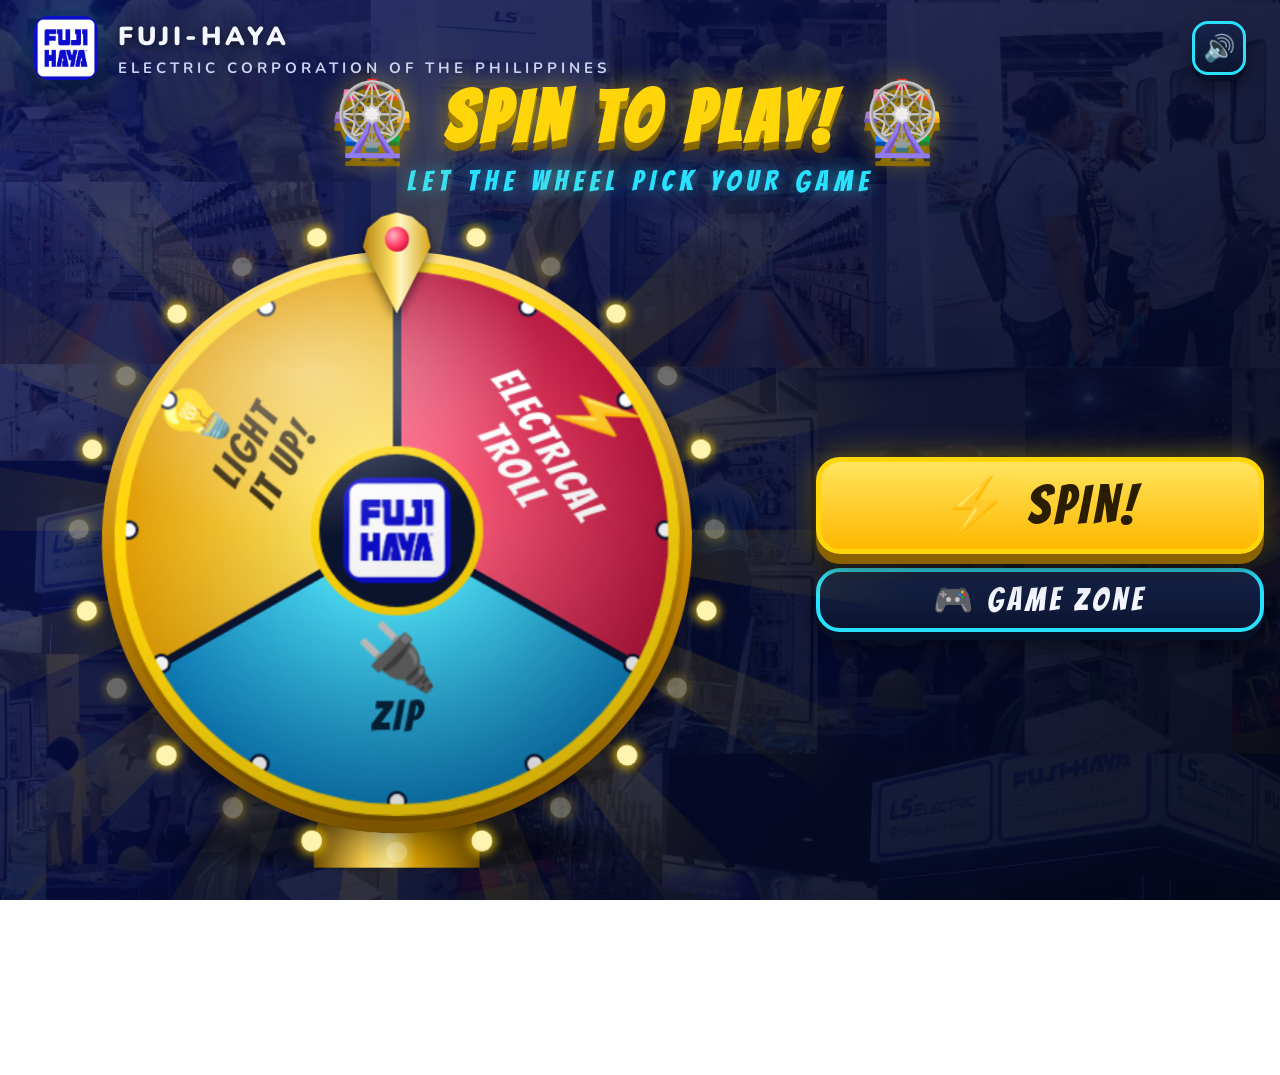
==== commit 2b4a0068: "Add files via upload" ====
--- a/index.html
+++ b/index.html
@@ -14,7 +14,7 @@
 <script src="sound-settings.js?v=20261001a"></script>
 <script src="fh-music.js?v=20261001b"></script>
 <link rel="stylesheet" href="hub.css?v=20261001e">
-<link rel="stylesheet" href="roulette.css?v=20261001l">
+<link rel="stylesheet" href="roulette.css?v=20261001m">
 </head>
 <body class="spin-page">
 
--- a/roulette.css
+++ b/roulette.css
@@ -279,3 +279,7 @@
 .wheel-wrap { transform: translate(-50%, calc(-50% - var(--size) * .025)); }
 /* wide screens: the hint line under the buttons makes way for the wheel */
 @media (min-aspect-ratio: 6/5) { .spin .hub-foot { display: none; } .spin { grid-template-areas: "title title" "sub sub" "wheel actions"; grid-template-rows: auto auto minmax(0, 1fr); } }
+
+/* the buttons never grow wider than their column (this rule comes last so nothing above can undo it) */
+.spin-actions { max-width: 100%; }
+@media (min-aspect-ratio: 6/5) { .spin-actions { width: min(100%, 460px); justify-self: center; } }
